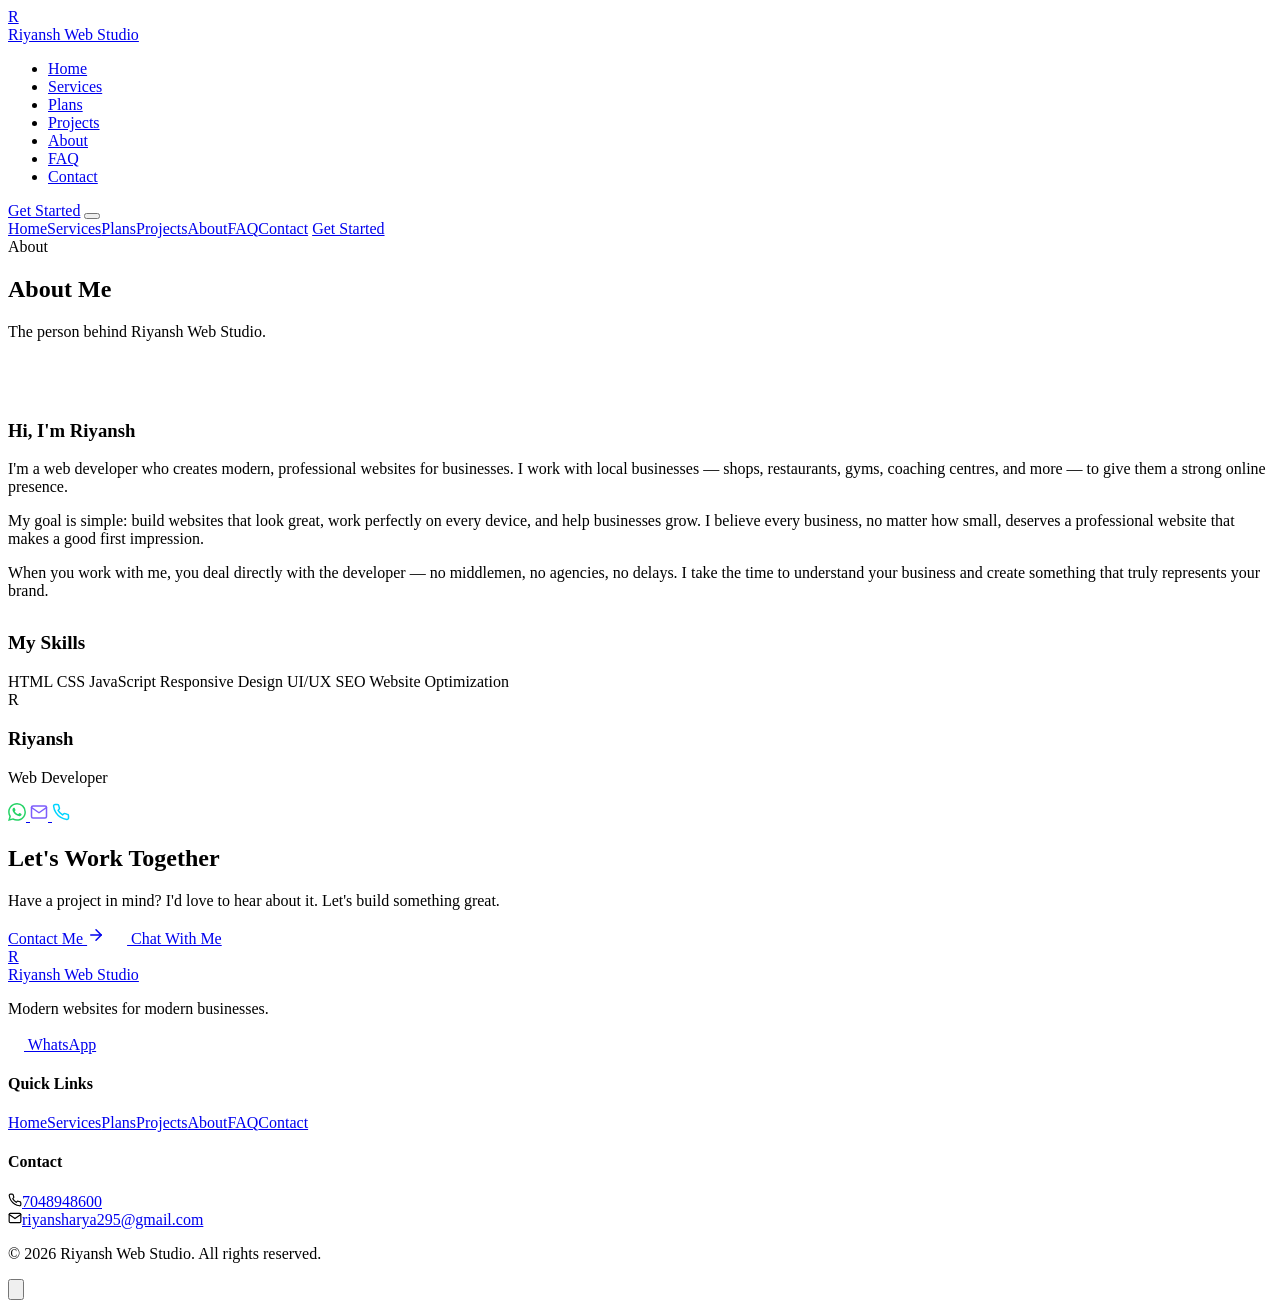
==== about.html @ 23d12104 "Rweb" ====
<!DOCTYPE html>
<html lang="en">
<head>
    <meta charset="UTF-8">
    <meta name="viewport" content="width=device-width, initial-scale=1.0">
    <title>About Me — Riyansh Web Studio</title>
    <meta name="description" content="Learn about Riyansh — a web developer building modern, affordable websites for local businesses.">
    <link rel="preconnect" href="https://fonts.googleapis.com">
    <link rel="preconnect" href="https://fonts.gstatic.com" crossorigin>
    <link href="https://fonts.googleapis.com/css2?family=Inter:wght@300;400;500;600;700;800;900&family=JetBrains+Mono:wght@400;500&display=swap" rel="stylesheet">
    <link rel="stylesheet" href="css/style.css">
</head>
<body>
    <div class="page-loader"><div class="loader-spinner"></div></div>
    <div class="bg-grid"></div>
    <div class="bg-glow bg-glow-1"></div>
    <div class="bg-glow bg-glow-2"></div>

    <nav class="navbar">
        <div class="container">
            <a href="index.html" class="nav-logo"><div class="nav-logo-icon">R</div><span>Riyansh Web Studio</span></a>
            <ul class="nav-links">
                <li><a href="index.html">Home</a></li>
                <li><a href="services.html">Services</a></li>
                <li><a href="plans.html">Plans</a></li>
                <li><a href="projects.html">Projects</a></li>
                <li><a href="about.html" class="active">About</a></li>
                <li><a href="faq.html">FAQ</a></li>
                <li><a href="contact.html">Contact</a></li>
            </ul>
            <div class="nav-actions">
                <a href="https://wa.me/917048948600?text=Hi%20Riyansh%2C%20I%27m%20interested%20in%20your%20web%20development%20services." target="_blank" class="btn btn-primary nav-btn nav-btn-desktop">Get Started</a>
                <button class="nav-toggle" aria-label="Menu"><span></span><span></span><span></span></button>
            </div>
        </div>
    </nav>
    <div class="mobile-nav">
        <a href="index.html">Home</a><a href="services.html">Services</a><a href="plans.html">Plans</a><a href="projects.html">Projects</a><a href="about.html" class="active">About</a><a href="faq.html">FAQ</a><a href="contact.html">Contact</a>
        <a href="https://wa.me/917048948600?text=Hi%20Riyansh%2C%20I%27m%20interested%20in%20your%20web%20development%20services." target="_blank" class="btn btn-primary">Get Started</a>
    </div>

    <!-- Page Header -->
    <section class="page-header section" style="padding-bottom: 20px;">
        <div class="container">
            <div class="reveal">
                <span class="section-label">About</span>
                <h1 class="section-title">About <span class="gradient-text">Me</span></h1>
                <p class="section-subtitle" style="margin: 0 auto;">The person behind Riyansh Web Studio.</p>
            </div>
        </div>
    </section>

    <!-- About Content -->
    <section class="section" style="padding-top: 40px;">
        <div class="container">
            <div class="about-grid">
                <div class="about-text reveal">
                    <h3>Hi, I'm <span class="gradient-text">Riyansh</span></h3>
                    <p>I'm a web developer who creates modern, professional websites for businesses. I work with local businesses — shops, restaurants, gyms, coaching centres, and more — to give them a strong online presence.</p>
                    <p>My goal is simple: build websites that look great, work perfectly on every device, and help businesses grow. I believe every business, no matter how small, deserves a professional website that makes a good first impression.</p>
                    <p>When you work with me, you deal directly with the developer — no middlemen, no agencies, no delays. I take the time to understand your business and create something that truly represents your brand.</p>

                    <h3 style="margin-top: 32px; font-size: 1.2rem;">My Skills</h3>
                    <div class="skills-grid">
                        <span class="skill-tag">HTML</span>
                        <span class="skill-tag">CSS</span>
                        <span class="skill-tag">JavaScript</span>
                        <span class="skill-tag">Responsive Design</span>
                        <span class="skill-tag">UI/UX</span>
                        <span class="skill-tag">SEO</span>
                        <span class="skill-tag">Website Optimization</span>
                    </div>
                </div>
                <div class="about-visual reveal">
                    <div class="about-card">
                        <div class="about-avatar">R</div>
                        <h3 class="about-name">Riyansh</h3>
                        <p class="about-role">Web Developer</p>
                        <div class="about-social">
                            <a href="https://wa.me/917048948600?text=Hi%20Riyansh%2C%20I%27m%20interested%20in%20your%20web%20development%20services." target="_blank" aria-label="WhatsApp">
                                <svg width="18" height="18" viewBox="0 0 24 24" fill="#25d366"><path d="M17.472 14.382c-.297-.149-1.758-.867-2.03-.967-.273-.099-.471-.148-.67.15-.197.297-.767.966-.94 1.164-.173.199-.347.223-.644.075-.297-.15-1.255-.463-2.39-1.475-.883-.788-1.48-1.761-1.653-2.059-.173-.297-.018-.458.13-.606.134-.133.298-.347.446-.52.149-.174.198-.298.298-.497.099-.198.05-.371-.025-.52-.075-.149-.669-1.612-.916-2.207-.242-.579-.487-.5-.669-.51-.173-.008-.371-.01-.57-.01-.198 0-.52.074-.792.372-.272.297-1.04 1.016-1.04 2.479 0 1.462 1.065 2.875 1.213 3.074.149.198 2.096 3.2 5.077 4.487.709.306 1.262.489 1.694.625.712.227 1.36.195 1.871.118.571-.085 1.758-.719 2.006-1.413.248-.694.248-1.289.173-1.413-.074-.124-.272-.198-.57-.347m-5.421 7.403h-.004a9.87 9.87 0 01-5.031-1.378l-.361-.214-3.741.982.998-3.648-.235-.374a9.86 9.86 0 01-1.51-5.26c.001-5.45 4.436-9.884 9.888-9.884 2.64 0 5.122 1.03 6.988 2.898a9.825 9.825 0 012.893 6.994c-.003 5.45-4.437 9.884-9.885 9.884m8.413-18.297A11.815 11.815 0 0012.05 0C5.495 0 .16 5.335.157 11.892c0 2.096.547 4.142 1.588 5.945L.057 24l6.305-1.654a11.882 11.882 0 005.683 1.448h.005c6.554 0 11.89-5.335 11.893-11.893a11.821 11.821 0 00-3.48-8.413z"/></svg>
                            </a>
                            <a href="mailto:riyansharya295@gmail.com" aria-label="Email">
                                <svg width="18" height="18" viewBox="0 0 24 24" fill="none" stroke="#7c5cfc" stroke-width="2" stroke-linecap="round" stroke-linejoin="round"><path d="M4 4h16c1.1 0 2 .9 2 2v12c0 1.1-.9 2-2 2H4c-1.1 0-2-.9-2-2V6c0-1.1.9-2 2-2z"/><polyline points="22,6 12,13 2,6"/></svg>
                            </a>
                            <a href="tel:7048948600" aria-label="Phone">
                                <svg width="18" height="18" viewBox="0 0 24 24" fill="none" stroke="#00d4ff" stroke-width="2" stroke-linecap="round" stroke-linejoin="round"><path d="M22 16.92v3a2 2 0 0 1-2.18 2 19.79 19.79 0 0 1-8.63-3.07 19.5 19.5 0 0 1-6-6 19.79 19.79 0 0 1-3.07-8.67A2 2 0 0 1 4.11 2h3a2 2 0 0 1 2 1.72c.13.88.36 1.75.7 2.58a2 2 0 0 1-.45 2.11L8.09 9.91a16 16 0 0 0 6 6l1.27-1.27a2 2 0 0 1 2.11-.45c.83.34 1.7.57 2.58.7A2 2 0 0 1 22 16.92z"/></svg>
                            </a>
                        </div>
                    </div>
                </div>
            </div>
        </div>
    </section>

    <!-- CTA -->
    <section class="cta-section">
        <div class="container">
            <div class="cta-box reveal">
                <h2 class="cta-title">Let's Work <span class="gradient-text">Together</span></h2>
                <p class="cta-desc">Have a project in mind? I'd love to hear about it. Let's build something great.</p>
                <div class="cta-buttons">
                    <a href="contact.html" class="btn btn-primary">Contact Me <svg width="18" height="18" viewBox="0 0 24 24" fill="none" stroke="currentColor" stroke-width="2" stroke-linecap="round" stroke-linejoin="round"><line x1="5" y1="12" x2="19" y2="12"/><polyline points="12 5 19 12 12 19"/></svg></a>
                    <a href="https://wa.me/917048948600?text=Hi%20Riyansh%2C%20I%27m%20interested%20in%20your%20web%20development%20services." target="_blank" class="btn btn-whatsapp"><svg width="18" height="18" viewBox="0 0 24 24" fill="#fff"><path d="M17.472 14.382c-.297-.149-1.758-.867-2.03-.967-.273-.099-.471-.148-.67.15-.197.297-.767.966-.94 1.164-.173.199-.347.223-.644.075-.297-.15-1.255-.463-2.39-1.475-.883-.788-1.48-1.761-1.653-2.059-.173-.297-.018-.458.13-.606.134-.133.298-.347.446-.52.149-.174.198-.298.298-.497.099-.198.05-.371-.025-.52-.075-.149-.669-1.612-.916-2.207-.242-.579-.487-.5-.669-.51-.173-.008-.371-.01-.57-.01-.198 0-.52.074-.792.372-.272.297-1.04 1.016-1.04 2.479 0 1.462 1.065 2.875 1.213 3.074.149.198 2.096 3.2 5.077 4.487.709.306 1.262.489 1.694.625.712.227 1.36.195 1.871.118.571-.085 1.758-.719 2.006-1.413.248-.694.248-1.289.173-1.413-.074-.124-.272-.198-.57-.347m-5.421 7.403h-.004a9.87 9.87 0 01-5.031-1.378l-.361-.214-3.741.982.998-3.648-.235-.374a9.86 9.86 0 01-1.51-5.26c.001-5.45 4.436-9.884 9.888-9.884 2.64 0 5.122 1.03 6.988 2.898a9.825 9.825 0 012.893 6.994c-.003 5.45-4.437 9.884-9.885 9.884m8.413-18.297A11.815 11.815 0 0012.05 0C5.495 0 .16 5.335.157 11.892c0 2.096.547 4.142 1.588 5.945L.057 24l6.305-1.654a11.882 11.882 0 005.683 1.448h.005c6.554 0 11.89-5.335 11.893-11.893a11.821 11.821 0 00-3.48-8.413z"/></svg> Chat With Me</a>
                </div>
            </div>
        </div>
    </section>

    <!-- Footer -->
    <footer class="footer">
        <div class="container">
            <div class="footer-grid">
                <div>
                    <a href="index.html" class="nav-logo"><div class="nav-logo-icon">R</div><span>Riyansh Web Studio</span></a>
                    <p class="footer-brand-desc">Modern websites for modern businesses.</p>
                    <div class="footer-whatsapp-cta"><a href="https://wa.me/917048948600?text=Hi%20Riyansh%2C%20I%27m%20interested%20in%20your%20web%20development%20services." target="_blank" class="btn btn-whatsapp"><svg width="16" height="16" viewBox="0 0 24 24" fill="#fff"><path d="M17.472 14.382c-.297-.149-1.758-.867-2.03-.967-.273-.099-.471-.148-.67.15-.197.297-.767.966-.94 1.164-.173.199-.347.223-.644.075-.297-.15-1.255-.463-2.39-1.475-.883-.788-1.48-1.761-1.653-2.059-.173-.297-.018-.458.13-.606.134-.133.298-.347.446-.52.149-.174.198-.298.298-.497.099-.198.05-.371-.025-.52-.075-.149-.669-1.612-.916-2.207-.242-.579-.487-.5-.669-.51-.173-.008-.371-.01-.57-.01-.198 0-.52.074-.792.372-.272.297-1.04 1.016-1.04 2.479 0 1.462 1.065 2.875 1.213 3.074.149.198 2.096 3.2 5.077 4.487.709.306 1.262.489 1.694.625.712.227 1.36.195 1.871.118.571-.085 1.758-.719 2.006-1.413.248-.694.248-1.289.173-1.413-.074-.124-.272-.198-.57-.347m-5.421 7.403h-.004a9.87 9.87 0 01-5.031-1.378l-.361-.214-3.741.982.998-3.648-.235-.374a9.86 9.86 0 01-1.51-5.26c.001-5.45 4.436-9.884 9.888-9.884 2.64 0 5.122 1.03 6.988 2.898a9.825 9.825 0 012.893 6.994c-.003 5.45-4.437 9.884-9.885 9.884m8.413-18.297A11.815 11.815 0 0012.05 0C5.495 0 .16 5.335.157 11.892c0 2.096.547 4.142 1.588 5.945L.057 24l6.305-1.654a11.882 11.882 0 005.683 1.448h.005c6.554 0 11.89-5.335 11.893-11.893a11.821 11.821 0 00-3.48-8.413z"/></svg> WhatsApp</a></div>
                </div>
                <div>
                    <h4 class="footer-heading">Quick Links</h4>
                    <div class="footer-links"><a href="index.html">Home</a><a href="services.html">Services</a><a href="plans.html">Plans</a><a href="projects.html">Projects</a><a href="about.html">About</a><a href="faq.html">FAQ</a><a href="contact.html">Contact</a></div>
                </div>
                <div>
                    <h4 class="footer-heading">Contact</h4>
                    <div class="footer-contact-item"><svg width="14" height="14" viewBox="0 0 24 24" fill="none" stroke="currentColor" stroke-width="2" stroke-linecap="round" stroke-linejoin="round"><path d="M22 16.92v3a2 2 0 0 1-2.18 2 19.79 19.79 0 0 1-8.63-3.07 19.5 19.5 0 0 1-6-6 19.79 19.79 0 0 1-3.07-8.67A2 2 0 0 1 4.11 2h3a2 2 0 0 1 2 1.72c.13.88.36 1.75.7 2.58a2 2 0 0 1-.45 2.11L8.09 9.91a16 16 0 0 0 6 6l1.27-1.27a2 2 0 0 1 2.11-.45c.83.34 1.7.57 2.58.7A2 2 0 0 1 22 16.92z"/></svg><a href="tel:7048948600">7048948600</a></div>
                    <div class="footer-contact-item"><svg width="14" height="14" viewBox="0 0 24 24" fill="none" stroke="currentColor" stroke-width="2" stroke-linecap="round" stroke-linejoin="round"><path d="M4 4h16c1.1 0 2 .9 2 2v12c0 1.1-.9 2-2 2H4c-1.1 0-2-.9-2-2V6c0-1.1.9-2 2-2z"/><polyline points="22,6 12,13 2,6"/></svg><a href="mailto:riyansharya295@gmail.com">riyansharya295@gmail.com</a></div>
                </div>
            </div>
            <div class="footer-bottom"><p>&copy; 2026 Riyansh Web Studio. All rights reserved.</p></div>
        </div>
    </footer>

    <button class="back-to-top" aria-label="Back to top"><svg viewBox="0 0 24 24" fill="none" stroke="currentColor" stroke-width="2" stroke-linecap="round" stroke-linejoin="round"><polyline points="18 15 12 9 6 15"/></svg></button>
    <script src="js/script.js"></script>
</body>
</html>
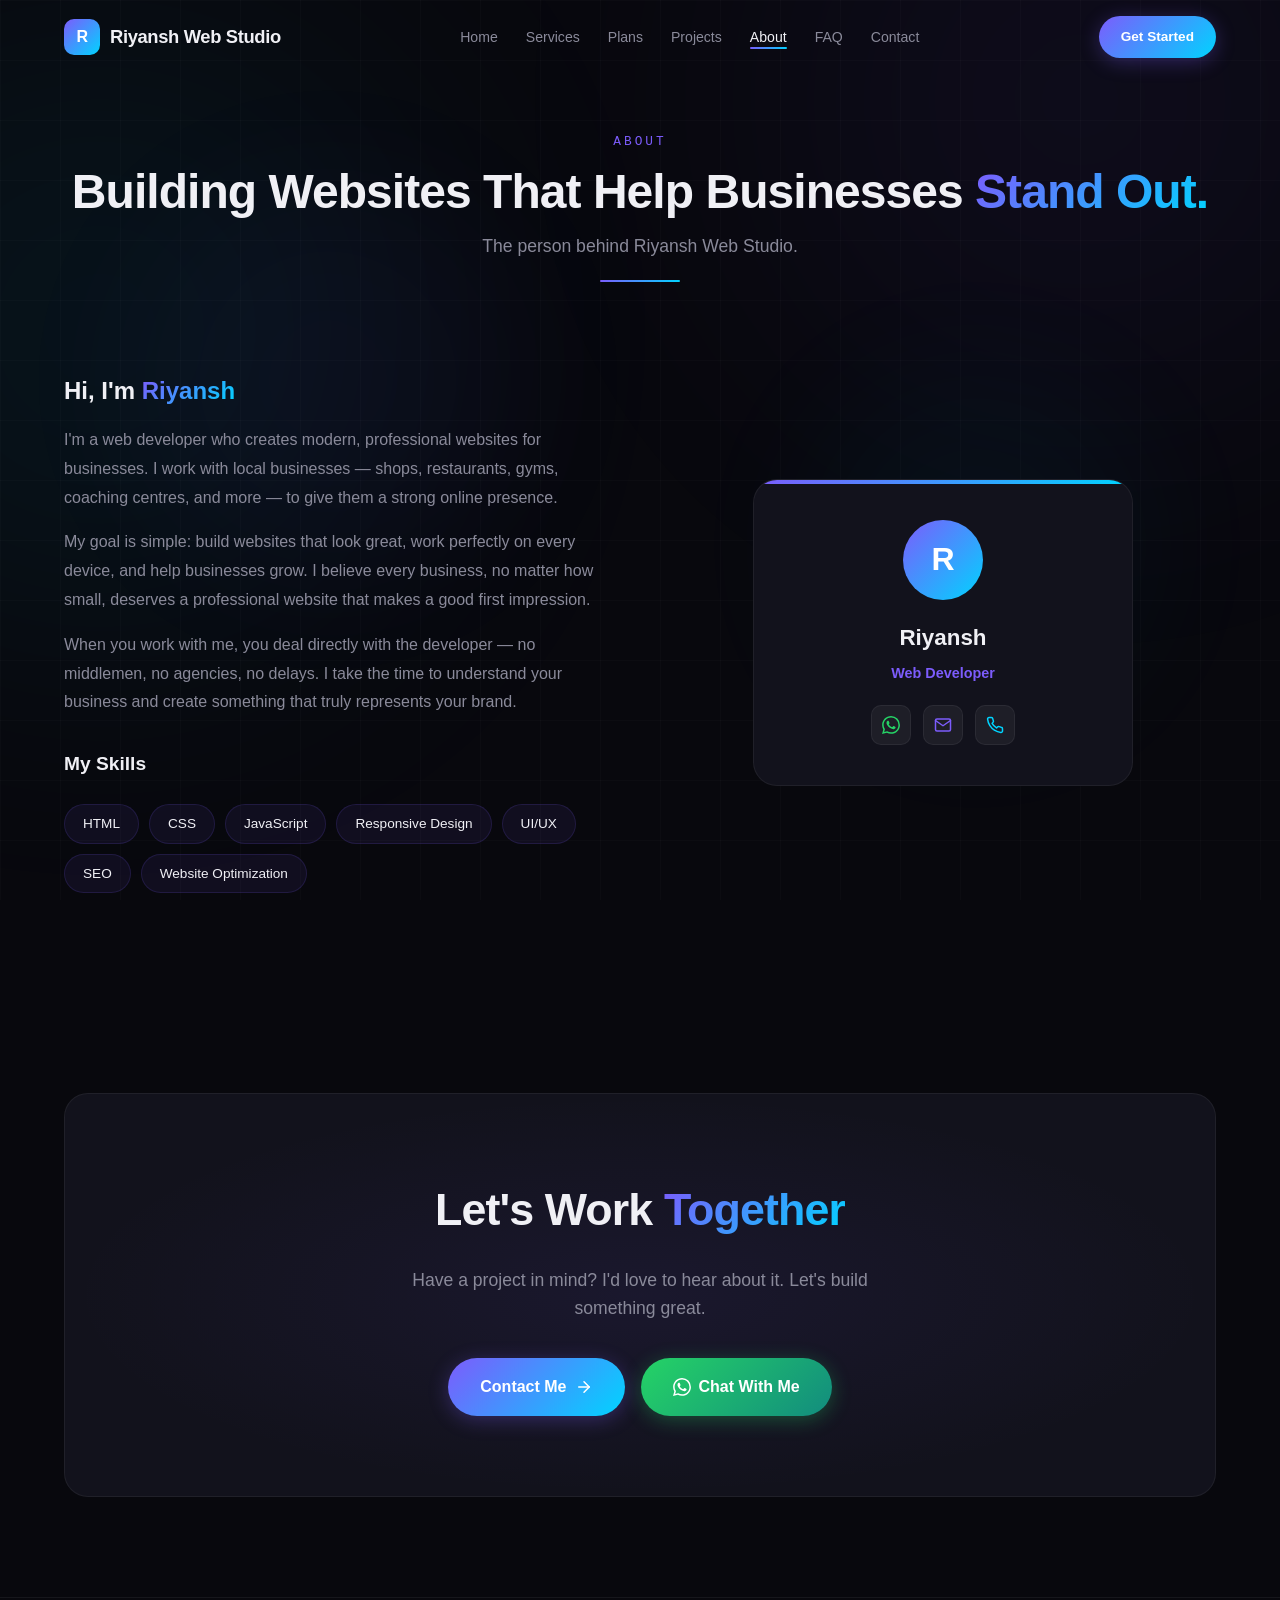
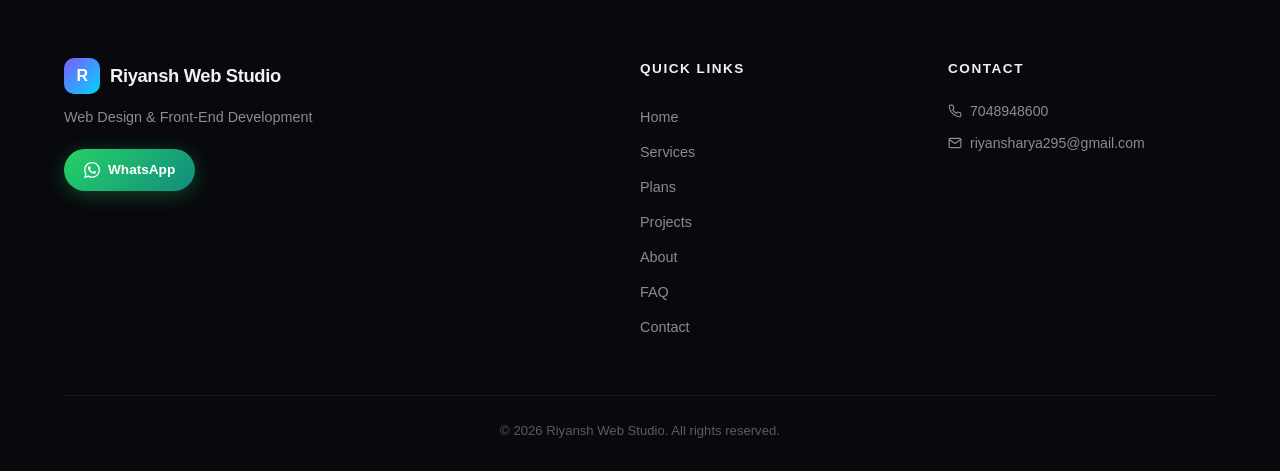
==== commit 23936e6b: "Add files via upload" ====
--- a/about.html
+++ b/about.html
@@ -11,10 +11,14 @@
     <link rel="stylesheet" href="css/style.css">
 </head>
 <body>
+    <!-- Scroll Progress -->
+    <div class="scroll-progress"></div>
     <div class="page-loader"><div class="loader-spinner"></div></div>
     <div class="bg-grid"></div>
     <div class="bg-glow bg-glow-1"></div>
     <div class="bg-glow bg-glow-2"></div>
+    <div class="bg-orb bg-orb-1"></div>
+    <div class="bg-orb bg-orb-2"></div>
 
     <nav class="navbar">
         <div class="container">
@@ -44,7 +48,7 @@
         <div class="container">
             <div class="reveal">
                 <span class="section-label">About</span>
-                <h1 class="section-title">About <span class="gradient-text">Me</span></h1>
+                <h1 class="section-title">Building Websites That Help Businesses <span class="gradient-text">Stand Out.</span></h1>
                 <p class="section-subtitle" style="margin: 0 auto;">The person behind Riyansh Web Studio.</p>
             </div>
         </div>
@@ -113,7 +117,7 @@
             <div class="footer-grid">
                 <div>
                     <a href="index.html" class="nav-logo"><div class="nav-logo-icon">R</div><span>Riyansh Web Studio</span></a>
-                    <p class="footer-brand-desc">Modern websites for modern businesses.</p>
+                    <p class="footer-brand-desc">Web Design &amp; Front-End Development</p>
                     <div class="footer-whatsapp-cta"><a href="https://wa.me/917048948600?text=Hi%20Riyansh%2C%20I%27m%20interested%20in%20your%20web%20development%20services." target="_blank" class="btn btn-whatsapp"><svg width="16" height="16" viewBox="0 0 24 24" fill="#fff"><path d="M17.472 14.382c-.297-.149-1.758-.867-2.03-.967-.273-.099-.471-.148-.67.15-.197.297-.767.966-.94 1.164-.173.199-.347.223-.644.075-.297-.15-1.255-.463-2.39-1.475-.883-.788-1.48-1.761-1.653-2.059-.173-.297-.018-.458.13-.606.134-.133.298-.347.446-.52.149-.174.198-.298.298-.497.099-.198.05-.371-.025-.52-.075-.149-.669-1.612-.916-2.207-.242-.579-.487-.5-.669-.51-.173-.008-.371-.01-.57-.01-.198 0-.52.074-.792.372-.272.297-1.04 1.016-1.04 2.479 0 1.462 1.065 2.875 1.213 3.074.149.198 2.096 3.2 5.077 4.487.709.306 1.262.489 1.694.625.712.227 1.36.195 1.871.118.571-.085 1.758-.719 2.006-1.413.248-.694.248-1.289.173-1.413-.074-.124-.272-.198-.57-.347m-5.421 7.403h-.004a9.87 9.87 0 01-5.031-1.378l-.361-.214-3.741.982.998-3.648-.235-.374a9.86 9.86 0 01-1.51-5.26c.001-5.45 4.436-9.884 9.888-9.884 2.64 0 5.122 1.03 6.988 2.898a9.825 9.825 0 012.893 6.994c-.003 5.45-4.437 9.884-9.885 9.884m8.413-18.297A11.815 11.815 0 0012.05 0C5.495 0 .16 5.335.157 11.892c0 2.096.547 4.142 1.588 5.945L.057 24l6.305-1.654a11.882 11.882 0 005.683 1.448h.005c6.554 0 11.89-5.335 11.893-11.893a11.821 11.821 0 00-3.48-8.413z"/></svg> WhatsApp</a></div>
                 </div>
                 <div>
--- a/css/style.css
+++ b/css/style.css
@@ -0,0 +1,2713 @@
+/* ========================================
+   RIYANSH WEB STUDIO — GLOBAL STYLES
+   ======================================== */
+
+/* VARIABLES & RESET */
+:root {
+    --bg-primary: #08080d;
+    --bg-secondary: #0e0e16;
+    --bg-card: #12121c;
+    --bg-card-hover: #181825;
+    --border-color: rgba(255, 255, 255, 0.06);
+    --border-hover: rgba(255, 255, 255, 0.12);
+    --text-primary: #f0f0f5;
+    --text-secondary: #8a8a9a;
+    --text-muted: #5a5a6e;
+    --accent-1: #7c5cfc;
+    --accent-2: #00d4ff;
+    --accent-3: #a855f7;
+    --gradient-main: linear-gradient(135deg, #7c5cfc 0%, #00d4ff 100%);
+    --gradient-purple: linear-gradient(135deg, #7c5cfc 0%, #a855f7 100%);
+    --gradient-dark: linear-gradient(180deg, #08080d 0%, #0e0e16 100%);
+    --gradient-card: linear-gradient(145deg, rgba(124, 92, 252, 0.08) 0%, rgba(0, 212, 255, 0.04) 100%);
+    --shadow-sm: 0 2px 8px rgba(0, 0, 0, 0.3);
+    --shadow-md: 0 8px 30px rgba(0, 0, 0, 0.4);
+    --shadow-lg: 0 20px 60px rgba(0, 0, 0, 0.5);
+    --shadow-glow: 0 0 40px rgba(124, 92, 252, 0.15);
+    --radius-sm: 8px;
+    --radius-md: 12px;
+    --radius-lg: 16px;
+    --radius-xl: 24px;
+    --font-main: 'Inter', -apple-system, BlinkMacSystemFont, sans-serif;
+    --font-mono: 'JetBrains Mono', monospace;
+    --transition: 0.3s cubic-bezier(0.4, 0, 0.2, 1);
+    --max-width: 1200px;
+    --nav-height: 72px;
+}
+
+*, *::before, *::after {
+    margin: 0;
+    padding: 0;
+    box-sizing: border-box;
+}
+
+html {
+    scroll-behavior: smooth;
+    scroll-padding-top: 80px;
+}
+
+body {
+    font-family: var(--font-main);
+    background: var(--bg-primary);
+    color: var(--text-primary);
+    line-height: 1.6;
+    overflow-x: hidden;
+    -webkit-font-smoothing: antialiased;
+    -moz-osx-font-smoothing: grayscale;
+}
+
+body.no-scroll {
+    overflow: hidden;
+}
+
+a { text-decoration: none; color: inherit; }
+ul { list-style: none; }
+img { max-width: 100%; display: block; }
+
+/* ========================================
+   PAGE LOADER
+   ======================================== */
+.page-loader {
+    position: fixed;
+    inset: 0;
+    background: var(--bg-primary);
+    z-index: 10000;
+    display: flex;
+    align-items: center;
+    justify-content: center;
+    transition: opacity 0.5s ease, visibility 0.5s ease;
+}
+
+.page-loader.hidden {
+    opacity: 0;
+    visibility: hidden;
+}
+
+.loader-spinner {
+    width: 40px;
+    height: 40px;
+    border: 3px solid rgba(124, 92, 252, 0.15);
+    border-top-color: var(--accent-1);
+    border-radius: 50%;
+    animation: spin 0.8s linear infinite;
+}
+
+@keyframes spin {
+    to { transform: rotate(360deg); }
+}
+
+/* ========================================
+   UTILITY CLASSES
+   ======================================== */
+.container {
+    width: 100%;
+    max-width: var(--max-width);
+    margin: 0 auto;
+    padding: 0 24px;
+}
+
+.section {
+    padding: 100px 0;
+    position: relative;
+}
+
+.section-label {
+    font-family: var(--font-mono);
+    font-size: 0.8rem;
+    font-weight: 500;
+    text-transform: uppercase;
+    letter-spacing: 3px;
+    color: var(--accent-1);
+    margin-bottom: 12px;
+    display: block;
+}
+
+.section-title {
+    font-size: clamp(2rem, 5vw, 3rem);
+    font-weight: 800;
+    line-height: 1.15;
+    margin-bottom: 20px;
+    letter-spacing: -0.02em;
+}
+
+.section-subtitle {
+    font-size: 1.1rem;
+    color: var(--text-secondary);
+    max-width: 600px;
+    line-height: 1.7;
+}
+
+.gradient-text {
+    background: var(--gradient-main);
+    -webkit-background-clip: text;
+    -webkit-text-fill-color: transparent;
+    background-clip: text;
+}
+
+.text-center { text-align: center; }
+
+/* ========================================
+   BUTTONS
+   ======================================== */
+.btn {
+    display: inline-flex;
+    align-items: center;
+    gap: 8px;
+    padding: 14px 28px;
+    border-radius: 50px;
+    font-family: var(--font-main);
+    font-size: 0.95rem;
+    font-weight: 600;
+    border: none;
+    cursor: pointer;
+    transition: var(--transition);
+    white-space: nowrap;
+}
+
+.btn-primary {
+    background: var(--gradient-main);
+    color: #fff;
+    box-shadow: 0 4px 20px rgba(124, 92, 252, 0.3);
+}
+
+.btn-primary:hover {
+    transform: translateY(-2px);
+    box-shadow: 0 8px 30px rgba(124, 92, 252, 0.45);
+}
+
+.btn-secondary {
+    background: transparent;
+    color: var(--text-primary);
+    border: 1px solid var(--border-hover);
+}
+
+.btn-secondary:hover {
+    background: rgba(255, 255, 255, 0.05);
+    border-color: rgba(255, 255, 255, 0.2);
+    transform: translateY(-2px);
+}
+
+.btn-whatsapp {
+    background: linear-gradient(135deg, #25d366 0%, #128c7e 100%);
+    color: #fff;
+    box-shadow: 0 4px 20px rgba(37, 211, 102, 0.3);
+}
+
+.btn-whatsapp:hover {
+    transform: translateY(-2px);
+    box-shadow: 0 8px 30px rgba(37, 211, 102, 0.45);
+}
+
+/* ========================================
+   SCROLL REVEAL
+   ======================================== */
+.reveal {
+    opacity: 0;
+    transform: translateY(30px);
+    transition: opacity 0.7s cubic-bezier(0.4, 0, 0.2, 1), transform 0.7s cubic-bezier(0.4, 0, 0.2, 1);
+}
+
+.reveal.visible {
+    opacity: 1;
+    transform: translateY(0);
+}
+
+/* ========================================
+   BACKGROUND EFFECTS
+   ======================================== */
+.bg-grid {
+    position: fixed;
+    inset: 0;
+    background-image:
+        linear-gradient(rgba(255, 255, 255, 0.02) 1px, transparent 1px),
+        linear-gradient(90deg, rgba(255, 255, 255, 0.02) 1px, transparent 1px);
+    background-size: 60px 60px;
+    pointer-events: none;
+    z-index: 0;
+}
+
+.bg-glow {
+    position: fixed;
+    width: 600px;
+    height: 600px;
+    border-radius: 50%;
+    filter: blur(150px);
+    opacity: 0.07;
+    pointer-events: none;
+    z-index: 0;
+}
+
+.bg-glow-1 { top: -200px; right: -100px; background: var(--accent-1); }
+.bg-glow-2 { bottom: 30%; left: -200px; background: var(--accent-2); }
+
+/* ========================================
+   NAVBAR
+   ======================================== */
+.navbar {
+    position: fixed;
+    top: 0;
+    left: 0;
+    right: 0;
+    z-index: 1000;
+    padding: 16px 0;
+    transition: var(--transition);
+}
+
+.navbar.scrolled {
+    background: rgba(8, 8, 13, 0.88);
+    backdrop-filter: blur(20px);
+    -webkit-backdrop-filter: blur(20px);
+    border-bottom: 1px solid var(--border-color);
+    padding: 12px 0;
+}
+
+.navbar .container {
+    display: flex;
+    align-items: center;
+    justify-content: space-between;
+}
+
+.nav-logo {
+    font-size: 1.15rem;
+    font-weight: 800;
+    letter-spacing: -0.02em;
+    display: flex;
+    align-items: center;
+    gap: 10px;
+}
+
+.nav-logo-icon {
+    width: 36px;
+    height: 36px;
+    background: var(--gradient-main);
+    border-radius: 10px;
+    display: flex;
+    align-items: center;
+    justify-content: center;
+    font-size: 1rem;
+    font-weight: 900;
+    color: #fff;
+}
+
+.nav-links {
+    display: flex;
+    align-items: center;
+    gap: 28px;
+}
+
+.nav-links a {
+    font-size: 0.88rem;
+    font-weight: 500;
+    color: var(--text-secondary);
+    transition: var(--transition);
+    position: relative;
+}
+
+.nav-links a:hover,
+.nav-links a.active {
+    color: var(--text-primary);
+}
+
+.nav-links a::after {
+    content: '';
+    position: absolute;
+    bottom: -4px;
+    left: 0;
+    width: 0;
+    height: 2px;
+    background: var(--gradient-main);
+    transition: var(--transition);
+    border-radius: 1px;
+}
+
+.nav-links a:hover::after,
+.nav-links a.active::after {
+    width: 100%;
+}
+
+.nav-actions {
+    display: flex;
+    align-items: center;
+    gap: 12px;
+}
+
+.nav-btn {
+    padding: 10px 22px;
+    font-size: 0.85rem;
+}
+
+.nav-toggle {
+    display: none;
+    flex-direction: column;
+    gap: 5px;
+    cursor: pointer;
+    padding: 4px;
+    z-index: 1001;
+    background: none;
+    border: none;
+}
+
+.nav-toggle span {
+    width: 24px;
+    height: 2px;
+    background: var(--text-primary);
+    border-radius: 2px;
+    transition: var(--transition);
+    display: block;
+}
+
+.nav-toggle.active span:nth-child(1) { transform: rotate(45deg) translate(5px, 5px); }
+.nav-toggle.active span:nth-child(2) { opacity: 0; }
+.nav-toggle.active span:nth-child(3) { transform: rotate(-45deg) translate(5px, -5px); }
+
+/* Mobile Nav */
+.mobile-nav {
+    display: none;
+    position: fixed;
+    inset: 0;
+    background: rgba(8, 8, 13, 0.97);
+    backdrop-filter: blur(20px);
+    -webkit-backdrop-filter: blur(20px);
+    z-index: 999;
+    flex-direction: column;
+    align-items: center;
+    justify-content: center;
+    gap: 24px;
+    opacity: 0;
+    transition: opacity 0.3s ease;
+}
+
+.mobile-nav.active {
+    display: flex;
+    opacity: 1;
+}
+
+.mobile-nav a {
+    font-size: 1.25rem;
+    font-weight: 600;
+    color: var(--text-secondary);
+    transition: var(--transition);
+}
+
+.mobile-nav a:hover,
+.mobile-nav a.active {
+    color: var(--text-primary);
+}
+
+/* ========================================
+   PAGE HEADER (inner pages)
+   ======================================== */
+.page-header {
+    padding-top: calc(var(--nav-height) + 60px);
+    padding-bottom: 40px;
+    text-align: center;
+    position: relative;
+}
+
+.page-header::after {
+    content: '';
+    position: absolute;
+    bottom: 0;
+    left: 50%;
+    transform: translateX(-50%);
+    width: 80px;
+    height: 2px;
+    background: var(--gradient-main);
+    border-radius: 1px;
+}
+
+.page-header .section-title {
+    margin-bottom: 12px;
+}
+
+.page-header .section-subtitle {
+    margin: 0 auto;
+}
+
+/* ========================================
+   HERO (Home)
+   ======================================== */
+.hero {
+    min-height: 100vh;
+    display: flex;
+    align-items: center;
+    padding-top: var(--nav-height);
+    position: relative;
+    overflow: hidden;
+}
+
+.hero .container {
+    display: grid;
+    grid-template-columns: 1fr 1fr;
+    gap: 60px;
+    align-items: center;
+}
+
+.hero-content { position: relative; z-index: 2; }
+
+.hero-badge {
+    display: inline-flex;
+    align-items: center;
+    gap: 8px;
+    padding: 8px 16px;
+    background: rgba(124, 92, 252, 0.1);
+    border: 1px solid rgba(124, 92, 252, 0.2);
+    border-radius: 50px;
+    font-size: 0.8rem;
+    font-weight: 500;
+    color: var(--accent-1);
+    margin-bottom: 28px;
+}
+
+.hero-badge-dot {
+    width: 6px;
+    height: 6px;
+    background: var(--accent-1);
+    border-radius: 50%;
+    animation: pulse-dot 2s infinite;
+}
+
+@keyframes pulse-dot {
+    0%, 100% { opacity: 1; }
+    50% { opacity: 0.3; }
+}
+
+.hero-title {
+    font-size: clamp(2.4rem, 5.5vw, 3.6rem);
+    font-weight: 900;
+    line-height: 1.1;
+    letter-spacing: -0.03em;
+    margin-bottom: 24px;
+}
+
+.hero-desc {
+    font-size: 1.12rem;
+    color: var(--text-secondary);
+    line-height: 1.7;
+    margin-bottom: 36px;
+    max-width: 500px;
+}
+
+.hero-buttons {
+    display: flex;
+    gap: 16px;
+    flex-wrap: wrap;
+    margin-bottom: 48px;
+}
+
+.hero-features {
+    display: grid;
+    grid-template-columns: 1fr 1fr;
+    gap: 14px;
+}
+
+.hero-feature {
+    display: flex;
+    align-items: center;
+    gap: 10px;
+    font-size: 0.9rem;
+    color: var(--text-secondary);
+}
+
+.hero-feature svg {
+    width: 18px;
+    height: 18px;
+    flex-shrink: 0;
+    color: #25d366;
+}
+
+/* Hero Visual */
+.hero-visual {
+    position: relative;
+    display: flex;
+    align-items: center;
+    justify-content: center;
+}
+
+.mockup-wrapper {
+    position: relative;
+    width: 100%;
+    max-width: 480px;
+}
+
+.mockup-laptop-screen {
+    width: 100%;
+    aspect-ratio: 16 / 10;
+    background: var(--bg-card);
+    border-radius: 12px;
+    border: 2px solid rgba(255, 255, 255, 0.08);
+    overflow: hidden;
+    position: relative;
+    box-shadow: var(--shadow-lg), var(--shadow-glow);
+}
+
+.mockup-laptop-screen::before {
+    content: '';
+    position: absolute;
+    inset: 0;
+    background: linear-gradient(135deg, rgba(124, 92, 252, 0.1) 0%, rgba(0, 212, 255, 0.05) 50%, rgba(168, 85, 247, 0.08) 100%);
+}
+
+.mockup-screen-content {
+    position: relative;
+    padding: 16px;
+    height: 100%;
+    display: flex;
+    flex-direction: column;
+    gap: 8px;
+}
+
+.mockup-nav-bar {
+    display: flex;
+    align-items: center;
+    gap: 6px;
+    padding: 8px 12px;
+    background: rgba(255, 255, 255, 0.04);
+    border-radius: 6px;
+}
+
+.mockup-nav-dot { width: 6px; height: 6px; border-radius: 50%; }
+.mockup-nav-dot:nth-child(1) { background: #ff5f57; }
+.mockup-nav-dot:nth-child(2) { background: #ffbd2e; }
+.mockup-nav-dot:nth-child(3) { background: #28c840; }
+
+.mockup-nav-url {
+    flex: 1;
+    margin-left: 8px;
+    height: 6px;
+    background: rgba(255, 255, 255, 0.08);
+    border-radius: 3px;
+}
+
+.mockup-body {
+    flex: 1;
+    display: flex;
+    flex-direction: column;
+    gap: 8px;
+    padding-top: 8px;
+}
+
+.mockup-hero-block {
+    height: 40%;
+    background: linear-gradient(135deg, rgba(124, 92, 252, 0.2) 0%, rgba(0, 212, 255, 0.15) 100%);
+    border-radius: 8px;
+    display: flex;
+    flex-direction: column;
+    align-items: center;
+    justify-content: center;
+    gap: 6px;
+}
+
+.mockup-hero-line { height: 6px; border-radius: 3px; background: rgba(255, 255, 255, 0.15); }
+.mockup-hero-line:nth-child(1) { width: 60%; }
+.mockup-hero-line:nth-child(2) { width: 40%; height: 4px; background: rgba(255, 255, 255, 0.08); }
+.mockup-hero-line:nth-child(3) { width: 25%; height: 14px; background: var(--gradient-main); border-radius: 7px; margin-top: 4px; }
+
+.mockup-cards-row { display: flex; gap: 6px; flex: 1; }
+
+.mockup-mini-card {
+    flex: 1;
+    background: rgba(255, 255, 255, 0.03);
+    border: 1px solid rgba(255, 255, 255, 0.05);
+    border-radius: 6px;
+    padding: 8px;
+    display: flex;
+    flex-direction: column;
+    gap: 4px;
+}
+
+.mockup-mini-card-circle { width: 14px; height: 14px; border-radius: 50%; background: rgba(124, 92, 252, 0.2); }
+.mockup-mini-card-line { height: 3px; background: rgba(255, 255, 255, 0.06); border-radius: 2px; }
+.mockup-mini-card-line:nth-child(2) { width: 80%; }
+.mockup-mini-card-line:nth-child(3) { width: 60%; }
+
+.mockup-laptop-base {
+    width: 110%;
+    height: 12px;
+    margin-left: -5%;
+    background: linear-gradient(180deg, rgba(255, 255, 255, 0.06) 0%, rgba(255, 255, 255, 0.02) 100%);
+    border-radius: 0 0 8px 8px;
+}
+
+.hero-float {
+    position: absolute;
+    border-radius: var(--radius-md);
+    padding: 12px 16px;
+    background: rgba(18, 18, 28, 0.9);
+    border: 1px solid var(--border-color);
+    backdrop-filter: blur(10px);
+    box-shadow: var(--shadow-md);
+    z-index: 4;
+    animation: float 6s ease-in-out infinite;
+}
+
+.hero-float-1 {
+    top: 10%;
+    right: -20px;
+    display: flex;
+    align-items: center;
+    gap: 8px;
+    font-size: 0.75rem;
+    font-weight: 600;
+}
+
+.hero-float-1 .dot { width: 8px; height: 8px; background: #25d366; border-radius: 50%; }
+
+.hero-float-2 {
+    bottom: 20%;
+    left: -30px;
+    animation-delay: -3s;
+    font-size: 0.75rem;
+    color: var(--text-secondary);
+}
+
+.hero-float-2 span { color: var(--accent-2); font-weight: 700; }
+
+@keyframes float {
+    0%, 100% { transform: translateY(0px); }
+    50% { transform: translateY(-12px); }
+}
+
+/* ========================================
+   SERVICE CARDS
+   ======================================== */
+.services-grid {
+    display: grid;
+    grid-template-columns: repeat(auto-fill, minmax(280px, 1fr));
+    gap: 20px;
+    margin-top: 50px;
+}
+
+.service-card {
+    background: var(--bg-card);
+    border: 1px solid var(--border-color);
+    border-radius: var(--radius-lg);
+    padding: 32px 28px;
+    transition: var(--transition);
+    position: relative;
+    overflow: hidden;
+    display: flex;
+    flex-direction: column;
+}
+
+.service-card::before {
+    content: '';
+    position: absolute;
+    inset: 0;
+    background: var(--gradient-card);
+    opacity: 0;
+    transition: var(--transition);
+}
+
+.service-card::after {
+    content: '';
+    position: absolute;
+    bottom: 0;
+    left: 0;
+    width: 0;
+    height: 2px;
+    background: var(--gradient-main);
+    transition: width 0.4s cubic-bezier(0.4, 0, 0.2, 1);
+}
+
+.service-card:hover {
+    border-color: var(--border-hover);
+    transform: translateY(-4px);
+    box-shadow: var(--shadow-glow);
+}
+
+.service-card:hover::before { opacity: 1; }
+.service-card:hover::after { width: 100%; }
+
+.service-card:hover .service-icon {
+    transform: scale(1.08) rotate(-3deg);
+    background: rgba(124, 92, 252, 0.18);
+    border-color: rgba(124, 92, 252, 0.3);
+    box-shadow: 0 0 20px rgba(124, 92, 252, 0.15);
+}
+
+.service-icon {
+    width: 52px;
+    height: 52px;
+    border-radius: 14px;
+    display: flex;
+    align-items: center;
+    justify-content: center;
+    margin-bottom: 20px;
+    position: relative;
+    z-index: 1;
+    background: rgba(124, 92, 252, 0.1);
+    border: 1px solid rgba(124, 92, 252, 0.15);
+    transition: var(--transition);
+}
+
+.service-card-title {
+    font-size: 1.1rem;
+    font-weight: 700;
+    margin-bottom: 10px;
+    position: relative;
+    z-index: 1;
+}
+
+.service-card-desc {
+    font-size: 0.9rem;
+    color: var(--text-secondary);
+    line-height: 1.6;
+    position: relative;
+    z-index: 1;
+    flex: 1;
+    margin-bottom: 20px;
+}
+
+.service-card .btn {
+    position: relative;
+    z-index: 1;
+    align-self: flex-start;
+    padding: 10px 20px;
+    font-size: 0.85rem;
+}
+
+/* ========================================
+   PROJECT CARDS
+   ======================================== */
+.projects-grid {
+    display: grid;
+    grid-template-columns: repeat(2, 1fr);
+    gap: 24px;
+    margin-top: 50px;
+}
+
+.project-card {
+    background: var(--bg-card);
+    border: 1px solid var(--border-color);
+    border-radius: var(--radius-lg);
+    overflow: hidden;
+    transition: var(--transition);
+}
+
+.project-card:hover {
+    border-color: var(--border-hover);
+    transform: translateY(-4px);
+    box-shadow: var(--shadow-glow);
+}
+
+.project-thumb {
+    width: 100%;
+    aspect-ratio: 16 / 9;
+    position: relative;
+    overflow: hidden;
+}
+
+.project-thumb-bg {
+    position: absolute;
+    inset: 0;
+    display: flex;
+    align-items: center;
+    justify-content: center;
+}
+
+.project-thumb-pattern {
+    position: absolute;
+    inset: 0;
+    opacity: 0.06;
+    background-image: radial-gradient(circle at 25% 25%, #fff 1px, transparent 1px),
+                      radial-gradient(circle at 75% 75%, #fff 1px, transparent 1px);
+    background-size: 30px 30px;
+}
+
+.project-thumb-label {
+    font-size: clamp(1.5rem, 3vw, 2.2rem);
+    font-weight: 900;
+    letter-spacing: -0.02em;
+    z-index: 1;
+    text-align: center;
+    padding: 16px;
+}
+
+.project-info { padding: 24px; }
+
+.project-category {
+    font-family: var(--font-mono);
+    font-size: 0.75rem;
+    text-transform: uppercase;
+    letter-spacing: 2px;
+    color: var(--accent-1);
+    margin-bottom: 8px;
+}
+
+.project-name {
+    font-size: 1.2rem;
+    font-weight: 700;
+    margin-bottom: 8px;
+}
+
+.project-desc {
+    font-size: 0.88rem;
+    color: var(--text-secondary);
+    margin-bottom: 16px;
+    line-height: 1.5;
+}
+
+.project-link {
+    display: inline-flex;
+    align-items: center;
+    gap: 6px;
+    font-size: 0.9rem;
+    font-weight: 600;
+    color: var(--accent-2);
+    transition: var(--transition);
+}
+
+.project-link:hover { gap: 10px; }
+.project-link svg { width: 16px; height: 16px; transition: var(--transition); }
+
+/* ========================================
+   PRICING CARDS
+   ======================================== */
+.pricing-grid {
+    display: grid;
+    grid-template-columns: repeat(4, 1fr);
+    gap: 20px;
+    margin-top: 50px;
+}
+
+.pricing-card {
+    background: rgba(18, 18, 28, 0.6);
+    backdrop-filter: blur(12px);
+    -webkit-backdrop-filter: blur(12px);
+    border: 1px solid var(--border-color);
+    border-radius: var(--radius-lg);
+    padding: 32px 24px;
+    transition: var(--transition);
+    display: flex;
+    flex-direction: column;
+    position: relative;
+}
+
+.pricing-card:hover {
+    border-color: var(--border-hover);
+    transform: translateY(-4px);
+    box-shadow: 0 12px 40px rgba(0, 0, 0, 0.3);
+}
+
+.pricing-card.popular {
+    border-color: rgba(124, 92, 252, 0.3);
+    background: linear-gradient(180deg, rgba(124, 92, 252, 0.1) 0%, rgba(18, 18, 28, 0.7) 50%);
+    backdrop-filter: blur(16px);
+    -webkit-backdrop-filter: blur(16px);
+    box-shadow: var(--shadow-glow);
+}
+
+.pricing-card.popular:hover {
+    transform: translateY(-6px);
+    box-shadow: 0 16px 50px rgba(124, 92, 252, 0.2);
+}
+
+.pricing-popular-badge {
+    position: absolute;
+    top: -12px;
+    left: 50%;
+    transform: translateX(-50%);
+    background: var(--gradient-main);
+    color: #fff;
+    font-size: 0.7rem;
+    font-weight: 700;
+    text-transform: uppercase;
+    letter-spacing: 1px;
+    padding: 5px 16px;
+    border-radius: 50px;
+    white-space: nowrap;
+    box-shadow: 0 4px 15px rgba(124, 92, 252, 0.4);
+}
+
+.pricing-name {
+    font-size: 0.85rem;
+    font-weight: 600;
+    text-transform: uppercase;
+    letter-spacing: 1px;
+    color: var(--text-secondary);
+    margin-bottom: 16px;
+}
+
+.pricing-price {
+    font-size: 2.5rem;
+    font-weight: 900;
+    letter-spacing: -0.03em;
+    margin-bottom: 24px;
+}
+
+.pricing-features { flex: 1; margin-bottom: 28px; }
+
+.pricing-feature {
+    display: flex;
+    align-items: flex-start;
+    gap: 10px;
+    padding: 7px 0;
+    font-size: 0.88rem;
+    color: var(--text-secondary);
+}
+
+.pricing-feature svg {
+    width: 16px;
+    height: 16px;
+    flex-shrink: 0;
+    margin-top: 2px;
+    color: var(--accent-1);
+}
+
+.pricing-btn { width: 100%; justify-content: center; }
+
+/* ========================================
+   WHY / FEATURES GRID
+   ======================================== */
+.features-grid {
+    display: grid;
+    grid-template-columns: repeat(4, 1fr);
+    gap: 20px;
+    margin-top: 50px;
+}
+
+.feature-card {
+    text-align: center;
+    padding: 32px 20px;
+    background: var(--bg-card);
+    border: 1px solid var(--border-color);
+    border-radius: var(--radius-lg);
+    transition: var(--transition);
+}
+
+.feature-card:hover {
+    border-color: var(--border-hover);
+    transform: translateY(-4px);
+}
+
+.feature-icon {
+    width: 56px;
+    height: 56px;
+    margin: 0 auto 16px;
+    border-radius: 16px;
+    display: flex;
+    align-items: center;
+    justify-content: center;
+    background: rgba(124, 92, 252, 0.08);
+    border: 1px solid rgba(124, 92, 252, 0.12);
+}
+
+.feature-title {
+    font-size: 1rem;
+    font-weight: 700;
+    margin-bottom: 8px;
+}
+
+.feature-desc {
+    font-size: 0.85rem;
+    color: var(--text-secondary);
+    line-height: 1.5;
+}
+
+/* ========================================
+   STEPS / PROCESS
+   ======================================== */
+.steps-grid {
+    display: grid;
+    grid-template-columns: repeat(5, 1fr);
+    gap: 20px;
+    margin-top: 50px;
+}
+
+.step-card { text-align: center; padding: 28px 16px; }
+
+.step-number {
+    width: 48px;
+    height: 48px;
+    margin: 0 auto 18px;
+    border-radius: 50%;
+    display: flex;
+    align-items: center;
+    justify-content: center;
+    font-size: 1.1rem;
+    font-weight: 800;
+    background: var(--gradient-main);
+    color: #fff;
+    transition: var(--transition);
+}
+
+.step-card:hover .step-number {
+    transform: scale(1.12);
+    box-shadow: 0 0 25px rgba(124, 92, 252, 0.35);
+}
+
+.step-title { font-size: 0.95rem; font-weight: 700; margin-bottom: 8px; }
+.step-desc { font-size: 0.83rem; color: var(--text-secondary); line-height: 1.5; }
+
+/* ========================================
+   GLASSMORPHISM CARDS
+   ======================================== */
+.glass-grid {
+    display: grid;
+    grid-template-columns: repeat(3, 1fr);
+    gap: 20px;
+    margin-top: 50px;
+}
+
+.glass-card {
+    background: rgba(255, 255, 255, 0.03);
+    backdrop-filter: blur(20px);
+    -webkit-backdrop-filter: blur(20px);
+    border: 1px solid rgba(255, 255, 255, 0.08);
+    border-radius: var(--radius-lg);
+    padding: 32px 24px;
+    text-align: center;
+    transition: var(--transition);
+    display: flex;
+    flex-direction: column;
+    align-items: center;
+    gap: 14px;
+}
+
+.glass-card::before {
+    content: '';
+    position: absolute;
+    inset: 0;
+    background: linear-gradient(145deg, rgba(124, 92, 252, 0.06) 0%, rgba(0, 212, 255, 0.03) 100%);
+    opacity: 0;
+    transition: var(--transition);
+    border-radius: var(--radius-lg);
+}
+
+.glass-card:hover {
+    border-color: rgba(124, 92, 252, 0.25);
+    transform: translateY(-6px);
+    box-shadow: 0 20px 50px rgba(124, 92, 252, 0.12);
+}
+
+.glass-card:hover::before { opacity: 1; }
+.glass-card:hover .glass-icon { transform: scale(1.1); }
+
+.glass-icon {
+    width: 56px;
+    height: 56px;
+    border-radius: 16px;
+    display: flex;
+    align-items: center;
+    justify-content: center;
+    transition: var(--transition);
+    position: relative;
+    z-index: 1;
+}
+
+.glass-icon.whatsapp-icon { background: rgba(37, 211, 102, 0.1); border: 1px solid rgba(37, 211, 102, 0.18); }
+.glass-icon.phone-icon { background: rgba(0, 212, 255, 0.1); border: 1px solid rgba(0, 212, 255, 0.18); }
+.glass-icon.email-icon { background: rgba(124, 92, 252, 0.1); border: 1px solid rgba(124, 92, 252, 0.18); }
+
+.glass-card-label {
+    font-size: 0.8rem;
+    font-weight: 500;
+    color: var(--text-muted);
+    text-transform: uppercase;
+    letter-spacing: 1.5px;
+    position: relative;
+    z-index: 1;
+}
+
+.glass-card-value {
+    font-size: 1.05rem;
+    font-weight: 700;
+    color: var(--text-primary);
+    position: relative;
+    z-index: 1;
+    transition: var(--transition);
+}
+
+.glass-card:hover .glass-card-value { color: #fff; }
+
+/* ========================================
+   FAQ ACCORDION
+   ======================================== */
+.faq-wrapper { max-width: 750px; margin: 50px auto 0; }
+
+.faq-item {
+    border: 1px solid var(--border-color);
+    border-radius: var(--radius-md);
+    margin-bottom: 12px;
+    overflow: hidden;
+    transition: var(--transition);
+}
+
+.faq-item:hover { border-color: var(--border-hover); }
+.faq-item.active { border-color: rgba(124, 92, 252, 0.2); }
+
+.faq-question {
+    width: 100%;
+    display: flex;
+    align-items: center;
+    justify-content: space-between;
+    padding: 20px 24px;
+    background: var(--bg-card);
+    border: none;
+    cursor: pointer;
+    text-align: left;
+    font-family: var(--font-main);
+    font-size: 1rem;
+    font-weight: 600;
+    color: var(--text-primary);
+    transition: var(--transition);
+}
+
+.faq-question:hover { background: var(--bg-card-hover); }
+
+.faq-icon {
+    width: 24px;
+    height: 24px;
+    flex-shrink: 0;
+    transition: transform 0.3s ease;
+}
+
+.faq-item.active .faq-icon { transform: rotate(45deg); }
+
+.faq-answer {
+    max-height: 0;
+    overflow: hidden;
+    transition: max-height 0.4s cubic-bezier(0.4, 0, 0.2, 1);
+}
+
+.faq-answer-inner {
+    padding: 0 24px 20px;
+    font-size: 0.92rem;
+    color: var(--text-secondary);
+    line-height: 1.7;
+    background: var(--bg-card);
+}
+
+/* ========================================
+   CONTACT FORM
+   ======================================== */
+.contact-form {
+    background: var(--bg-card);
+    border: 1px solid var(--border-color);
+    border-radius: var(--radius-lg);
+    padding: 36px;
+    max-width: 700px;
+    margin: 40px auto 0;
+}
+
+.contact-form h3 { font-size: 1.3rem; font-weight: 700; margin-bottom: 24px; }
+
+.form-row {
+    display: grid;
+    grid-template-columns: 1fr 1fr;
+    gap: 16px;
+}
+
+.form-group { margin-bottom: 18px; }
+
+.form-label {
+    display: block;
+    font-size: 0.85rem;
+    font-weight: 500;
+    color: var(--text-secondary);
+    margin-bottom: 8px;
+}
+
+.form-input,
+.form-textarea,
+.form-select {
+    width: 100%;
+    padding: 12px 16px;
+    background: var(--bg-primary);
+    border: 1px solid var(--border-color);
+    border-radius: var(--radius-sm);
+    font-family: var(--font-main);
+    font-size: 0.95rem;
+    color: var(--text-primary);
+    transition: var(--transition);
+    outline: none;
+}
+
+.form-input:focus,
+.form-textarea:focus,
+.form-select:focus {
+    border-color: var(--accent-1);
+    box-shadow: 0 0 0 3px rgba(124, 92, 252, 0.1);
+}
+
+.form-textarea { resize: vertical; min-height: 100px; }
+
+.form-select {
+    cursor: pointer;
+    appearance: none;
+    background-image: url("data:image/svg+xml,%3Csvg xmlns='http://www.w3.org/2000/svg' width='12' height='12' fill='%238a8a9a' viewBox='0 0 16 16'%3E%3Cpath d='M8 11L3 6h10z'/%3E%3C/svg%3E");
+    background-repeat: no-repeat;
+    background-position: right 16px center;
+}
+
+.form-select option { background: var(--bg-card); color: var(--text-primary); }
+
+.form-submit { width: 100%; justify-content: center; margin-top: 8px; padding: 16px; }
+
+/* ========================================
+   ABOUT PAGE
+   ======================================== */
+.about-grid {
+    display: grid;
+    grid-template-columns: 1fr 1fr;
+    gap: 60px;
+    align-items: center;
+    margin-top: 50px;
+}
+
+.about-text h3 {
+    font-size: 1.5rem;
+    font-weight: 800;
+    margin-bottom: 16px;
+}
+
+.about-text p {
+    color: var(--text-secondary);
+    line-height: 1.8;
+    margin-bottom: 16px;
+    font-size: 1rem;
+}
+
+.about-visual {
+    display: flex;
+    align-items: center;
+    justify-content: center;
+}
+
+.about-card {
+    background: var(--bg-card);
+    border: 1px solid var(--border-color);
+    border-radius: var(--radius-xl);
+    padding: 40px;
+    text-align: center;
+    position: relative;
+    overflow: hidden;
+    width: 100%;
+    max-width: 380px;
+}
+
+.about-card::before {
+    content: '';
+    position: absolute;
+    top: 0;
+    left: 0;
+    right: 0;
+    height: 4px;
+    background: var(--gradient-main);
+}
+
+.about-avatar {
+    width: 80px;
+    height: 80px;
+    border-radius: 50%;
+    background: var(--gradient-main);
+    display: flex;
+    align-items: center;
+    justify-content: center;
+    font-size: 2rem;
+    font-weight: 900;
+    color: #fff;
+    margin: 0 auto 20px;
+}
+
+.about-name {
+    font-size: 1.4rem;
+    font-weight: 800;
+    margin-bottom: 6px;
+}
+
+.about-role {
+    font-size: 0.9rem;
+    color: var(--accent-1);
+    font-weight: 600;
+    margin-bottom: 20px;
+}
+
+.about-social {
+    display: flex;
+    justify-content: center;
+    gap: 12px;
+}
+
+.about-social a {
+    width: 40px;
+    height: 40px;
+    border-radius: 10px;
+    background: rgba(255, 255, 255, 0.05);
+    border: 1px solid var(--border-color);
+    display: flex;
+    align-items: center;
+    justify-content: center;
+    transition: var(--transition);
+}
+
+.about-social a:hover {
+    background: rgba(124, 92, 252, 0.15);
+    border-color: rgba(124, 92, 252, 0.3);
+    transform: translateY(-2px);
+}
+
+/* Skills */
+.skills-grid {
+    display: flex;
+    flex-wrap: wrap;
+    gap: 10px;
+    margin-top: 24px;
+}
+
+.skill-tag {
+    padding: 8px 18px;
+    background: rgba(124, 92, 252, 0.08);
+    border: 1px solid rgba(124, 92, 252, 0.15);
+    border-radius: 50px;
+    font-size: 0.85rem;
+    font-weight: 500;
+    color: var(--text-primary);
+    transition: var(--transition);
+}
+
+.skill-tag:hover {
+    background: rgba(124, 92, 252, 0.15);
+    border-color: rgba(124, 92, 252, 0.3);
+}
+
+/* ========================================
+   CTA SECTION
+   ======================================== */
+.cta-section { text-align: center; padding: 100px 0; }
+
+.cta-box {
+    background: var(--bg-card);
+    border: 1px solid var(--border-color);
+    border-radius: var(--radius-xl);
+    padding: 80px 40px;
+    position: relative;
+    overflow: hidden;
+}
+
+.cta-box::before {
+    content: '';
+    position: absolute;
+    inset: 0;
+    background: radial-gradient(ellipse at center, rgba(124, 92, 252, 0.08) 0%, transparent 70%);
+}
+
+.cta-title {
+    font-size: clamp(1.8rem, 4vw, 2.8rem);
+    font-weight: 900;
+    margin-bottom: 20px;
+    position: relative;
+    letter-spacing: -0.02em;
+}
+
+.cta-desc {
+    font-size: 1.1rem;
+    color: var(--text-secondary);
+    margin-bottom: 36px;
+    max-width: 500px;
+    margin-left: auto;
+    margin-right: auto;
+    position: relative;
+}
+
+.cta-buttons {
+    display: flex;
+    gap: 16px;
+    justify-content: center;
+    flex-wrap: wrap;
+    position: relative;
+}
+
+.cta-buttons .btn { padding: 16px 32px; font-size: 1rem; }
+
+/* ========================================
+   FOOTER
+   ======================================== */
+.footer {
+    border-top: 1px solid var(--border-color);
+    padding: 60px 0 30px;
+    position: relative;
+    z-index: 1;
+}
+
+.footer-grid {
+    display: grid;
+    grid-template-columns: 2fr 1fr 1fr;
+    gap: 40px;
+    margin-bottom: 50px;
+}
+
+.footer-brand-desc {
+    font-size: 0.9rem;
+    color: var(--text-secondary);
+    margin-top: 12px;
+    line-height: 1.6;
+    max-width: 300px;
+}
+
+.footer-contact-item {
+    display: flex;
+    align-items: center;
+    gap: 8px;
+    margin-bottom: 10px;
+    font-size: 0.88rem;
+    color: var(--text-secondary);
+}
+
+.footer-contact-item a { transition: var(--transition); }
+.footer-contact-item a:hover { color: var(--text-primary); }
+
+.footer-heading {
+    font-size: 0.85rem;
+    font-weight: 700;
+    text-transform: uppercase;
+    letter-spacing: 1.5px;
+    margin-bottom: 20px;
+    color: var(--text-primary);
+}
+
+.footer-links a {
+    display: block;
+    font-size: 0.9rem;
+    color: var(--text-secondary);
+    padding: 6px 0;
+    transition: var(--transition);
+}
+
+.footer-links a:hover { color: var(--text-primary); }
+
+.footer-bottom {
+    border-top: 1px solid var(--border-color);
+    padding-top: 24px;
+    text-align: center;
+    font-size: 0.82rem;
+    color: var(--text-muted);
+}
+
+.footer-whatsapp-cta {
+    margin-top: 20px;
+}
+
+.footer-whatsapp-cta .btn {
+    padding: 10px 20px;
+    font-size: 0.85rem;
+}
+
+/* ========================================
+   BACK TO TOP
+   ======================================== */
+.back-to-top {
+    position: fixed;
+    bottom: 30px;
+    right: 30px;
+    width: 44px;
+    height: 44px;
+    border-radius: 12px;
+    background: var(--bg-card);
+    border: 1px solid var(--border-color);
+    display: flex;
+    align-items: center;
+    justify-content: center;
+    cursor: pointer;
+    z-index: 100;
+    opacity: 0;
+    visibility: hidden;
+    transform: translateY(10px);
+    transition: var(--transition);
+}
+
+.back-to-top.visible {
+    opacity: 1;
+    visibility: visible;
+    transform: translateY(0);
+}
+
+.back-to-top:hover {
+    border-color: var(--accent-1);
+    background: rgba(124, 92, 252, 0.1);
+    transform: translateY(-2px);
+}
+
+.back-to-top svg {
+    width: 18px;
+    height: 18px;
+    color: var(--text-secondary);
+}
+
+/* ========================================
+   PROJECT FILTERS
+   ======================================== */
+.filter-bar {
+    display: flex;
+    gap: 10px;
+    justify-content: center;
+    flex-wrap: wrap;
+    margin-top: 40px;
+}
+
+.filter-btn {
+    padding: 10px 24px;
+    border-radius: 50px;
+    border: 1px solid var(--border-color);
+    background: transparent;
+    color: var(--text-secondary);
+    font-family: var(--font-main);
+    font-size: 0.88rem;
+    font-weight: 600;
+    cursor: pointer;
+    transition: var(--transition);
+}
+
+.filter-btn:hover {
+    border-color: var(--border-hover);
+    color: var(--text-primary);
+    background: rgba(255, 255, 255, 0.03);
+}
+
+.filter-btn.active {
+    background: var(--gradient-main);
+    border-color: transparent;
+    color: #fff;
+    box-shadow: 0 4px 15px rgba(124, 92, 252, 0.3);
+}
+
+.project-card.hidden {
+    display: none;
+}
+
+.project-card {
+    animation: fadeUp 0.4s ease forwards;
+}
+
+@keyframes fadeUp {
+    from { opacity: 0; transform: translateY(16px); }
+    to { opacity: 1; transform: translateY(0); }
+}
+
+/* ========================================
+   PREMIUM PRICING CARD
+   ======================================== */
+.pricing-card.premium-tier {
+    border-color: rgba(168, 85, 247, 0.25);
+    background: linear-gradient(180deg, rgba(168, 85, 247, 0.08) 0%, rgba(18, 18, 28, 0.7) 40%);
+    position: relative;
+}
+
+.pricing-card.premium-tier::before {
+    content: '';
+    position: absolute;
+    inset: -1px;
+    border-radius: var(--radius-lg);
+    background: linear-gradient(135deg, rgba(124, 92, 252, 0.2), rgba(168, 85, 247, 0.15), rgba(0, 212, 255, 0.1));
+    z-index: -1;
+    opacity: 0;
+    transition: var(--transition);
+}
+
+.pricing-card.premium-tier:hover::before {
+    opacity: 1;
+}
+
+.pricing-card.premium-tier:hover {
+    box-shadow: 0 16px 50px rgba(168, 85, 247, 0.15), 0 0 30px rgba(124, 92, 252, 0.08);
+    transform: translateY(-6px);
+}
+
+.pricing-premium-badge {
+    position: absolute;
+    top: -12px;
+    left: 50%;
+    transform: translateX(-50%);
+    background: linear-gradient(135deg, #a855f7, #7c5cfc);
+    color: #fff;
+    font-size: 0.7rem;
+    font-weight: 700;
+    text-transform: uppercase;
+    letter-spacing: 1.5px;
+    padding: 5px 18px;
+    border-radius: 50px;
+    white-space: nowrap;
+    box-shadow: 0 4px 15px rgba(168, 85, 247, 0.4);
+}
+
+/* ========================================
+   SERVICE KEY FEATURES
+   ======================================== */
+.service-features {
+    margin-bottom: 20px;
+    position: relative;
+    z-index: 1;
+}
+
+.service-features li {
+    display: flex;
+    align-items: center;
+    gap: 8px;
+    font-size: 0.84rem;
+    color: var(--text-secondary);
+    padding: 4px 0;
+}
+
+.service-features li svg {
+    width: 14px;
+    height: 14px;
+    flex-shrink: 0;
+    color: var(--accent-2);
+}
+
+/* ========================================
+   ANIMATED BACKGROUND ORBS
+   ======================================== */
+.bg-orb {
+    position: fixed;
+    border-radius: 50%;
+    pointer-events: none;
+    z-index: 0;
+    filter: blur(80px);
+    opacity: 0.04;
+    animation: orbFloat 20s ease-in-out infinite;
+}
+
+.bg-orb-1 {
+    width: 400px;
+    height: 400px;
+    background: var(--accent-1);
+    top: 20%;
+    left: 10%;
+    animation-delay: 0s;
+}
+
+.bg-orb-2 {
+    width: 350px;
+    height: 350px;
+    background: var(--accent-2);
+    bottom: 20%;
+    right: 10%;
+    animation-delay: -7s;
+}
+
+.bg-orb-3 {
+    width: 300px;
+    height: 300px;
+    background: var(--accent-3);
+    top: 60%;
+    left: 50%;
+    animation-delay: -14s;
+}
+
+@keyframes orbFloat {
+    0%, 100% { transform: translate(0, 0) scale(1); }
+    25% { transform: translate(30px, -40px) scale(1.05); }
+    50% { transform: translate(-20px, 20px) scale(0.95); }
+    75% { transform: translate(40px, 30px) scale(1.03); }
+}
+
+/* ========================================
+   IMPROVED MOBILE NAV ANIMATION
+   ======================================== */
+.mobile-nav {
+    pointer-events: none;
+}
+
+.mobile-nav.active {
+    pointer-events: auto;
+}
+
+.mobile-nav a {
+    transform: translateY(20px);
+    opacity: 0;
+    transition: color 0.3s ease, transform 0.4s ease, opacity 0.4s ease;
+}
+
+.mobile-nav.active a {
+    transform: translateY(0);
+    opacity: 1;
+}
+
+.mobile-nav.active a:nth-child(1) { transition-delay: 0.05s; }
+.mobile-nav.active a:nth-child(2) { transition-delay: 0.1s; }
+.mobile-nav.active a:nth-child(3) { transition-delay: 0.15s; }
+.mobile-nav.active a:nth-child(4) { transition-delay: 0.2s; }
+.mobile-nav.active a:nth-child(5) { transition-delay: 0.25s; }
+.mobile-nav.active a:nth-child(6) { transition-delay: 0.3s; }
+.mobile-nav.active a:nth-child(7) { transition-delay: 0.35s; }
+.mobile-nav.active a:nth-child(8) { transition-delay: 0.4s; }
+
+/* ========================================
+   BUTTON SHIMMER EFFECT
+   ======================================== */
+.btn-primary {
+    position: relative;
+    overflow: hidden;
+}
+
+.btn-primary::before {
+    content: '';
+    position: absolute;
+    top: 0;
+    left: -100%;
+    width: 100%;
+    height: 100%;
+    background: linear-gradient(90deg, transparent, rgba(255,255,255,0.15), transparent);
+    transition: left 0.5s ease;
+}
+
+.btn-primary:hover::before {
+    left: 100%;
+}
+
+/* ========================================
+   WHY CHOOSE ME GRID
+   ======================================== */
+.why-grid {
+    display: grid;
+    grid-template-columns: repeat(4, 1fr);
+    gap: 20px;
+    margin-top: 50px;
+}
+
+.why-card {
+    text-align: center;
+    padding: 32px 20px;
+    background: var(--bg-card);
+    border: 1px solid var(--border-color);
+    border-radius: var(--radius-lg);
+    transition: var(--transition);
+    position: relative;
+    overflow: hidden;
+}
+
+.why-card::after {
+    content: '';
+    position: absolute;
+    bottom: 0;
+    left: 50%;
+    transform: translateX(-50%);
+    width: 0;
+    height: 2px;
+    background: var(--gradient-main);
+    transition: width 0.4s ease;
+}
+
+.why-card:hover {
+    border-color: var(--border-hover);
+    transform: translateY(-4px);
+}
+
+.why-card:hover::after {
+    width: 60%;
+}
+
+.why-card:hover .why-icon {
+    transform: scale(1.08);
+    box-shadow: 0 0 20px rgba(124, 92, 252, 0.15);
+}
+
+.why-icon {
+    width: 52px;
+    height: 52px;
+    margin: 0 auto 16px;
+    border-radius: 14px;
+    display: flex;
+    align-items: center;
+    justify-content: center;
+    background: rgba(124, 92, 252, 0.08);
+    border: 1px solid rgba(124, 92, 252, 0.12);
+    transition: var(--transition);
+}
+
+.why-title {
+    font-size: 0.95rem;
+    font-weight: 700;
+    margin-bottom: 8px;
+}
+
+.why-desc {
+    font-size: 0.83rem;
+    color: var(--text-secondary);
+    line-height: 1.5;
+}
+
+/* ========================================
+   RESPONSIVE
+   ======================================== */
+@media (max-width: 1024px) {
+    .pricing-grid { grid-template-columns: repeat(2, 1fr); }
+    .features-grid { grid-template-columns: repeat(2, 1fr); }
+    .steps-grid { grid-template-columns: repeat(3, 1fr); }
+    .footer-grid { grid-template-columns: 1fr 1fr; }
+    .why-grid { grid-template-columns: repeat(2, 1fr); }
+}
+
+@media (max-width: 900px) {
+    .hero .container { grid-template-columns: 1fr; text-align: center; }
+    .hero-desc { margin-left: auto; margin-right: auto; }
+    .hero-buttons { justify-content: center; }
+    .hero-features { justify-content: center; }
+    .hero-visual { display: none; }
+    .projects-grid { grid-template-columns: repeat(2, 1fr); }
+    .about-grid { grid-template-columns: 1fr; gap: 40px; }
+    .about-visual { order: -1; }
+}
+
+@media (max-width: 768px) {
+    .section { padding: 70px 0; }
+
+    .nav-links { display: none; }
+    .nav-toggle { display: flex; }
+    .nav-btn-desktop { display: none; }
+
+    .projects-grid { grid-template-columns: 1fr; }
+
+    .pricing-grid {
+        grid-template-columns: 1fr;
+        max-width: 400px;
+        margin-left: auto;
+        margin-right: auto;
+    }
+
+    .features-grid { grid-template-columns: repeat(2, 1fr); }
+
+    .steps-grid {
+        grid-template-columns: 1fr;
+        max-width: 350px;
+        margin-left: auto;
+        margin-right: auto;
+    }
+
+    .glass-grid {
+        grid-template-columns: 1fr;
+        max-width: 400px;
+        margin-left: auto;
+        margin-right: auto;
+    }
+
+    .footer-grid { grid-template-columns: 1fr; gap: 30px; }
+    .cta-box { padding: 50px 24px; }
+
+    .cta-buttons {
+        flex-direction: column;
+        align-items: center;
+    }
+
+    .cta-buttons .btn { width: 100%; max-width: 300px; justify-content: center; }
+
+    .form-row { grid-template-columns: 1fr; }
+
+    .why-grid { grid-template-columns: repeat(2, 1fr); }
+    .filter-bar { gap: 8px; }
+    .filter-btn { padding: 8px 18px; font-size: 0.82rem; }
+}
+
+@media (max-width: 480px) {
+    .container { padding: 0 16px; }
+    .hero-title { font-size: 2rem; }
+    .services-grid { grid-template-columns: 1fr; }
+    .features-grid { grid-template-columns: 1fr; }
+    .why-grid { grid-template-columns: 1fr; }
+
+    .hero-buttons { flex-direction: column; align-items: center; }
+    .hero-buttons .btn { width: 100%; justify-content: center; }
+
+    .hero-features { grid-template-columns: 1fr; }
+}
+
+@media (max-width: 480px) {
+    .container { padding: 0 16px; }
+    .hero-title { font-size: 2rem; }
+    .services-grid { grid-template-columns: 1fr; }
+    .features-grid { grid-template-columns: 1fr; }
+
+    .hero-buttons { flex-direction: column; align-items: center; }
+    .hero-buttons .btn { width: 100%; justify-content: center; }
+
+    .hero-features { grid-template-columns: 1fr; }
+}
+
+/* ========================================
+   SCROLL PROGRESS INDICATOR
+   ======================================== */
+.scroll-progress {
+    position: fixed;
+    top: 0;
+    left: 0;
+    width: 0%;
+    height: 3px;
+    background: var(--gradient-main);
+    z-index: 10001;
+    transition: width 0.1s linear;
+}
+
+/* ========================================
+   WEBSITE BUILDER SECTION
+   ======================================== */
+.builder-section {
+    position: relative;
+    z-index: 2;
+}
+
+.builder-wrapper {
+    max-width: 800px;
+    margin: 0 auto;
+    background: var(--glass-bg);
+    border: 1px solid var(--glass-border);
+    border-radius: 20px;
+    backdrop-filter: blur(20px);
+    padding: 40px;
+}
+
+.builder-step {
+    margin-bottom: 32px;
+}
+
+.builder-step-label {
+    font-size: 0.85rem;
+    font-weight: 600;
+    color: var(--accent-1);
+    text-transform: uppercase;
+    letter-spacing: 1px;
+    margin-bottom: 8px;
+}
+
+.builder-step-title {
+    font-size: 1.15rem;
+    font-weight: 600;
+    color: var(--text-primary);
+    margin-bottom: 16px;
+}
+
+.builder-options {
+    display: flex;
+    flex-wrap: wrap;
+    gap: 10px;
+}
+
+.builder-option {
+    position: relative;
+    cursor: pointer;
+}
+
+.builder-option input[type="checkbox"],
+.builder-option input[type="radio"] {
+    position: absolute;
+    opacity: 0;
+    pointer-events: none;
+}
+
+.builder-option-label {
+    display: inline-flex;
+    align-items: center;
+    gap: 8px;
+    padding: 10px 18px;
+    background: rgba(255,255,255,0.03);
+    border: 1px solid rgba(255,255,255,0.08);
+    border-radius: 12px;
+    font-size: 0.9rem;
+    color: var(--text-secondary);
+    transition: all 0.3s ease;
+    cursor: pointer;
+}
+
+.builder-option-label:hover {
+    border-color: var(--accent-1);
+    color: var(--text-primary);
+    background: rgba(124, 92, 252, 0.05);
+}
+
+.builder-option input:checked + .builder-option-label {
+    background: rgba(124, 92, 252, 0.12);
+    border-color: var(--accent-1);
+    color: var(--text-primary);
+    box-shadow: 0 0 15px rgba(124, 92, 252, 0.1);
+}
+
+.builder-divider {
+    height: 1px;
+    background: linear-gradient(90deg, transparent, var(--glass-border), transparent);
+    margin: 32px 0;
+}
+
+.builder-total {
+    text-align: center;
+    padding: 24px;
+    background: rgba(124, 92, 252, 0.06);
+    border: 1px solid rgba(124, 92, 252, 0.15);
+    border-radius: 16px;
+    margin-bottom: 24px;
+}
+
+.builder-total-label {
+    font-size: 0.85rem;
+    color: var(--text-secondary);
+    margin-bottom: 4px;
+}
+
+.builder-total-price {
+    font-size: 2.5rem;
+    font-weight: 800;
+    background: var(--gradient-main);
+    -webkit-background-clip: text;
+    -webkit-text-fill-color: transparent;
+    background-clip: text;
+}
+
+.builder-total-note {
+    font-size: 0.8rem;
+    color: var(--text-secondary);
+    margin-top: 4px;
+}
+
+/* ========================================
+   PRICE CALCULATOR
+   ======================================== */
+.calculator-section {
+    position: relative;
+    z-index: 2;
+}
+
+.calc-wrapper {
+    max-width: 900px;
+    margin: 0 auto;
+}
+
+.calc-grid {
+    display: grid;
+    grid-template-columns: 1fr 1fr;
+    gap: 30px;
+}
+
+.calc-panel {
+    background: var(--glass-bg);
+    border: 1px solid var(--glass-border);
+    border-radius: 20px;
+    backdrop-filter: blur(20px);
+    padding: 32px;
+}
+
+.calc-panel-title {
+    font-size: 1.1rem;
+    font-weight: 700;
+    color: var(--text-primary);
+    margin-bottom: 20px;
+    display: flex;
+    align-items: center;
+    gap: 10px;
+}
+
+.calc-panel-title svg {
+    width: 20px;
+    height: 20px;
+    stroke: var(--accent-1);
+}
+
+.calc-base-select {
+    margin-bottom: 24px;
+}
+
+.calc-base-option {
+    display: flex;
+    align-items: center;
+    justify-content: space-between;
+    padding: 14px 18px;
+    background: rgba(255,255,255,0.02);
+    border: 1px solid rgba(255,255,255,0.06);
+    border-radius: 12px;
+    margin-bottom: 10px;
+    cursor: pointer;
+    transition: all 0.3s ease;
+}
+
+.calc-base-option:hover {
+    border-color: var(--accent-1);
+    background: rgba(124, 92, 252, 0.04);
+}
+
+.calc-base-option.active {
+    border-color: var(--accent-1);
+    background: rgba(124, 92, 252, 0.1);
+}
+
+.calc-base-name {
+    font-weight: 600;
+    color: var(--text-primary);
+    font-size: 0.95rem;
+}
+
+.calc-base-price {
+    font-weight: 700;
+    color: var(--accent-2);
+    font-size: 0.95rem;
+}
+
+.calc-addon-item {
+    display: flex;
+    align-items: center;
+    justify-content: space-between;
+    padding: 12px 16px;
+    background: rgba(255,255,255,0.02);
+    border: 1px solid rgba(255,255,255,0.06);
+    border-radius: 12px;
+    margin-bottom: 8px;
+    cursor: pointer;
+    transition: all 0.3s ease;
+}
+
+.calc-addon-item:hover {
+    border-color: rgba(124, 92, 252, 0.3);
+}
+
+.calc-addon-item.selected {
+    border-color: var(--accent-1);
+    background: rgba(124, 92, 252, 0.08);
+}
+
+.calc-addon-left {
+    display: flex;
+    align-items: center;
+    gap: 12px;
+}
+
+.calc-addon-check {
+    width: 20px;
+    height: 20px;
+    border-radius: 6px;
+    border: 2px solid rgba(255,255,255,0.15);
+    display: flex;
+    align-items: center;
+    justify-content: center;
+    transition: all 0.3s ease;
+    flex-shrink: 0;
+}
+
+.calc-addon-item.selected .calc-addon-check {
+    background: var(--accent-1);
+    border-color: var(--accent-1);
+}
+
+.calc-addon-check svg {
+    width: 12px;
+    height: 12px;
+    stroke: #fff;
+    opacity: 0;
+    transition: opacity 0.2s ease;
+}
+
+.calc-addon-item.selected .calc-addon-check svg {
+    opacity: 1;
+}
+
+.calc-addon-name {
+    font-size: 0.9rem;
+    color: var(--text-primary);
+}
+
+.calc-addon-price {
+    font-size: 0.85rem;
+    color: var(--accent-2);
+    font-weight: 600;
+}
+
+.calc-summary {
+    margin-top: 24px;
+    padding: 20px;
+    background: rgba(124, 92, 252, 0.06);
+    border: 1px solid rgba(124, 92, 252, 0.15);
+    border-radius: 14px;
+}
+
+.calc-summary-row {
+    display: flex;
+    justify-content: space-between;
+    align-items: center;
+    padding: 8px 0;
+    font-size: 0.9rem;
+    color: var(--text-secondary);
+}
+
+.calc-summary-row.total {
+    border-top: 1px solid rgba(255,255,255,0.08);
+    margin-top: 8px;
+    padding-top: 16px;
+    font-size: 1.2rem;
+    font-weight: 700;
+    color: var(--text-primary);
+}
+
+.calc-summary-row.total .calc-summary-value {
+    background: var(--gradient-main);
+    -webkit-background-clip: text;
+    -webkit-text-fill-color: transparent;
+    background-clip: text;
+    font-size: 1.4rem;
+}
+
+/* ========================================
+   CHECKOUT PAGE
+   ======================================== */
+.checkout-steps {
+    display: flex;
+    justify-content: center;
+    gap: 8px;
+    margin-bottom: 40px;
+    flex-wrap: wrap;
+}
+
+.checkout-step {
+    display: flex;
+    align-items: center;
+    gap: 8px;
+    padding: 10px 16px;
+    border-radius: 12px;
+    font-size: 0.85rem;
+    font-weight: 500;
+    color: var(--text-secondary);
+    background: rgba(255,255,255,0.02);
+    border: 1px solid rgba(255,255,255,0.06);
+    transition: all 0.3s ease;
+}
+
+.checkout-step .step-num {
+    width: 24px;
+    height: 24px;
+    border-radius: 50%;
+    display: flex;
+    align-items: center;
+    justify-content: center;
+    font-size: 0.75rem;
+    font-weight: 700;
+    background: rgba(255,255,255,0.05);
+    color: var(--text-secondary);
+}
+
+.checkout-step.active {
+    background: rgba(124, 92, 252, 0.1);
+    border-color: var(--accent-1);
+    color: var(--text-primary);
+}
+
+.checkout-step.active .step-num {
+    background: var(--accent-1);
+    color: #fff;
+}
+
+.checkout-step.completed .step-num {
+    background: rgba(0, 212, 255, 0.2);
+    color: var(--accent-2);
+}
+
+.checkout-panels {
+    max-width: 800px;
+    margin: 0 auto;
+}
+
+.checkout-panel {
+    display: none;
+    background: var(--glass-bg);
+    border: 1px solid var(--glass-border);
+    border-radius: 20px;
+    backdrop-filter: blur(20px);
+    padding: 40px;
+}
+
+.checkout-panel.active {
+    display: block;
+    animation: fadeUp 0.4s ease;
+}
+
+.checkout-panel-title {
+    font-size: 1.3rem;
+    font-weight: 700;
+    color: var(--text-primary);
+    margin-bottom: 24px;
+}
+
+.checkout-nav {
+    display: flex;
+    justify-content: space-between;
+    margin-top: 32px;
+    gap: 12px;
+}
+
+.order-summary-card {
+    background: rgba(255,255,255,0.02);
+    border: 1px solid rgba(255,255,255,0.06);
+    border-radius: 14px;
+    padding: 20px;
+    margin-bottom: 20px;
+}
+
+.order-summary-row {
+    display: flex;
+    justify-content: space-between;
+    padding: 8px 0;
+    font-size: 0.9rem;
+    color: var(--text-secondary);
+    border-bottom: 1px solid rgba(255,255,255,0.04);
+}
+
+.order-summary-row:last-child {
+    border-bottom: none;
+}
+
+.order-summary-row.total {
+    font-weight: 700;
+    font-size: 1.1rem;
+    color: var(--text-primary);
+    border-top: 1px solid rgba(255,255,255,0.08);
+    margin-top: 8px;
+    padding-top: 12px;
+}
+
+/* ========================================
+   ORDER CONFIRMATION
+   ======================================== */
+.order-success {
+    text-align: center;
+    max-width: 600px;
+    margin: 0 auto;
+}
+
+.order-success-icon {
+    width: 80px;
+    height: 80px;
+    border-radius: 50%;
+    background: rgba(0, 212, 255, 0.1);
+    border: 2px solid rgba(0, 212, 255, 0.3);
+    display: flex;
+    align-items: center;
+    justify-content: center;
+    margin: 0 auto 24px;
+    animation: scaleIn 0.5s ease;
+}
+
+@keyframes scaleIn {
+    from { transform: scale(0); opacity: 0; }
+    to { transform: scale(1); opacity: 1; }
+}
+
+.order-success-icon svg {
+    width: 36px;
+    height: 36px;
+    stroke: var(--accent-2);
+}
+
+.order-id-badge {
+    display: inline-block;
+    padding: 8px 20px;
+    background: rgba(124, 92, 252, 0.1);
+    border: 1px solid rgba(124, 92, 252, 0.25);
+    border-radius: 10px;
+    font-family: 'JetBrains Mono', monospace;
+    font-size: 1rem;
+    font-weight: 600;
+    color: var(--accent-1);
+    margin: 16px 0;
+}
+
+.order-details-card {
+    background: var(--glass-bg);
+    border: 1px solid var(--glass-border);
+    border-radius: 16px;
+    backdrop-filter: blur(20px);
+    padding: 28px;
+    margin: 24px auto;
+    text-align: left;
+}
+
+.order-detail-row {
+    display: flex;
+    justify-content: space-between;
+    padding: 10px 0;
+    border-bottom: 1px solid rgba(255,255,255,0.04);
+    font-size: 0.9rem;
+}
+
+.order-detail-row:last-child {
+    border-bottom: none;
+}
+
+.order-detail-label {
+    color: var(--text-secondary);
+}
+
+.order-detail-value {
+    color: var(--text-primary);
+    font-weight: 600;
+}
+
+/* ========================================
+   ORDER TRACKING TIMELINE
+   ======================================== */
+.tracking-timeline {
+    position: relative;
+    max-width: 500px;
+    margin: 30px auto;
+}
+
+.tracking-timeline::before {
+    content: '';
+    position: absolute;
+    left: 20px;
+    top: 0;
+    bottom: 0;
+    width: 2px;
+    background: rgba(255,255,255,0.06);
+}
+
+.timeline-item {
+    position: relative;
+    padding-left: 56px;
+    padding-bottom: 28px;
+}
+
+.timeline-item:last-child {
+    padding-bottom: 0;
+}
+
+.timeline-dot {
+    position: absolute;
+    left: 12px;
+    top: 2px;
+    width: 18px;
+    height: 18px;
+    border-radius: 50%;
+    background: rgba(255,255,255,0.06);
+    border: 2px solid rgba(255,255,255,0.1);
+    z-index: 1;
+}
+
+.timeline-item.completed .timeline-dot {
+    background: var(--accent-1);
+    border-color: var(--accent-1);
+    box-shadow: 0 0 12px rgba(124, 92, 252, 0.4);
+}
+
+.timeline-item.current .timeline-dot {
+    background: var(--accent-2);
+    border-color: var(--accent-2);
+    box-shadow: 0 0 12px rgba(0, 212, 255, 0.4);
+    animation: pulse 2s infinite;
+}
+
+.timeline-title {
+    font-size: 0.95rem;
+    font-weight: 600;
+    color: var(--text-secondary);
+}
+
+.timeline-item.completed .timeline-title,
+.timeline-item.current .timeline-title {
+    color: var(--text-primary);
+}
+
+.timeline-desc {
+    font-size: 0.8rem;
+    color: var(--text-secondary);
+    margin-top: 2px;
+}
+
+/* ========================================
+   INVOICE / RECEIPT
+   ======================================== */
+.invoice-wrapper {
+    max-width: 700px;
+    margin: 0 auto;
+    background: var(--glass-bg);
+    border: 1px solid var(--glass-border);
+    border-radius: 20px;
+    backdrop-filter: blur(20px);
+    padding: 40px;
+}
+
+.invoice-header {
+    display: flex;
+    justify-content: space-between;
+    align-items: flex-start;
+    margin-bottom: 32px;
+    padding-bottom: 24px;
+    border-bottom: 1px solid rgba(255,255,255,0.06);
+}
+
+.invoice-brand {
+    font-size: 1.2rem;
+    font-weight: 800;
+    background: var(--gradient-main);
+    -webkit-background-clip: text;
+    -webkit-text-fill-color: transparent;
+    background-clip: text;
+}
+
+.invoice-meta {
+    text-align: right;
+    font-size: 0.85rem;
+    color: var(--text-secondary);
+}
+
+.invoice-meta strong {
+    display: block;
+    color: var(--text-primary);
+    font-size: 0.95rem;
+    margin-bottom: 4px;
+}
+
+.invoice-table {
+    width: 100%;
+    border-collapse: collapse;
+    margin: 20px 0;
+}
+
+.invoice-table th {
+    text-align: left;
+    padding: 12px 0;
+    font-size: 0.8rem;
+    font-weight: 600;
+    color: var(--text-secondary);
+    text-transform: uppercase;
+    letter-spacing: 1px;
+    border-bottom: 1px solid rgba(255,255,255,0.08);
+}
+
+.invoice-table td {
+    padding: 12px 0;
+    font-size: 0.9rem;
+    color: var(--text-primary);
+    border-bottom: 1px solid rgba(255,255,255,0.04);
+}
+
+.invoice-table td:last-child {
+    text-align: right;
+    font-weight: 600;
+}
+
+.invoice-total {
+    text-align: right;
+    padding-top: 16px;
+    border-top: 2px solid rgba(124, 92, 252, 0.2);
+    margin-top: 8px;
+}
+
+.invoice-total-label {
+    font-size: 0.9rem;
+    color: var(--text-secondary);
+}
+
+.invoice-total-amount {
+    font-size: 1.5rem;
+    font-weight: 800;
+    background: var(--gradient-main);
+    -webkit-background-clip: text;
+    -webkit-text-fill-color: transparent;
+    background-clip: text;
+}
+
+.invoice-status {
+    display: inline-block;
+    padding: 4px 12px;
+    border-radius: 8px;
+    font-size: 0.8rem;
+    font-weight: 600;
+}
+
+.invoice-status.pending {
+    background: rgba(255, 193, 7, 0.1);
+    color: #ffc107;
+    border: 1px solid rgba(255, 193, 7, 0.2);
+}
+
+.invoice-status.paid {
+    background: rgba(0, 212, 100, 0.1);
+    color: #00d464;
+    border: 1px solid rgba(0, 212, 100, 0.2);
+}
+
+/* Payment Section */
+.payment-info-card {
+    background: rgba(255,255,255,0.02);
+    border: 1px solid rgba(255,255,255,0.06);
+    border-radius: 14px;
+    padding: 24px;
+    margin: 20px 0;
+}
+
+.payment-info-row {
+    display: flex;
+    justify-content: space-between;
+    padding: 8px 0;
+    font-size: 0.9rem;
+}
+
+.payment-info-label {
+    color: var(--text-secondary);
+}
+
+.payment-info-value {
+    color: var(--text-primary);
+    font-weight: 600;
+}
+
+/* ========================================
+   BUILD SIMILAR CTA
+   ======================================== */
+.project-build-cta {
+    display: inline-flex;
+    align-items: center;
+    gap: 6px;
+    padding: 8px 14px;
+    background: rgba(124, 92, 252, 0.1);
+    border: 1px solid rgba(124, 92, 252, 0.2);
+    border-radius: 10px;
+    font-size: 0.8rem;
+    font-weight: 600;
+    color: var(--accent-1);
+    margin-top: 8px;
+    transition: all 0.3s ease;
+}
+
+.project-build-cta:hover {
+    background: rgba(124, 92, 252, 0.2);
+    border-color: var(--accent-1);
+}
+
+/* ========================================
+   CALCULATOR + BUILDER RESPONSIVE
+   ======================================== */
+@media (max-width: 768px) {
+    .calc-grid {
+        grid-template-columns: 1fr;
+    }
+
+    .builder-wrapper {
+        padding: 24px;
+    }
+
+    .checkout-panel {
+        padding: 24px;
+    }
+
+    .checkout-steps {
+        gap: 6px;
+    }
+
+    .checkout-step {
+        padding: 8px 12px;
+        font-size: 0.75rem;
+    }
+
+    .invoice-wrapper {
+        padding: 24px;
+    }
+
+    .invoice-header {
+        flex-direction: column;
+        gap: 16px;
+    }
+
+    .invoice-meta {
+        text-align: left;
+    }
+
+    .builder-total-price {
+        font-size: 2rem;
+    }
+}
